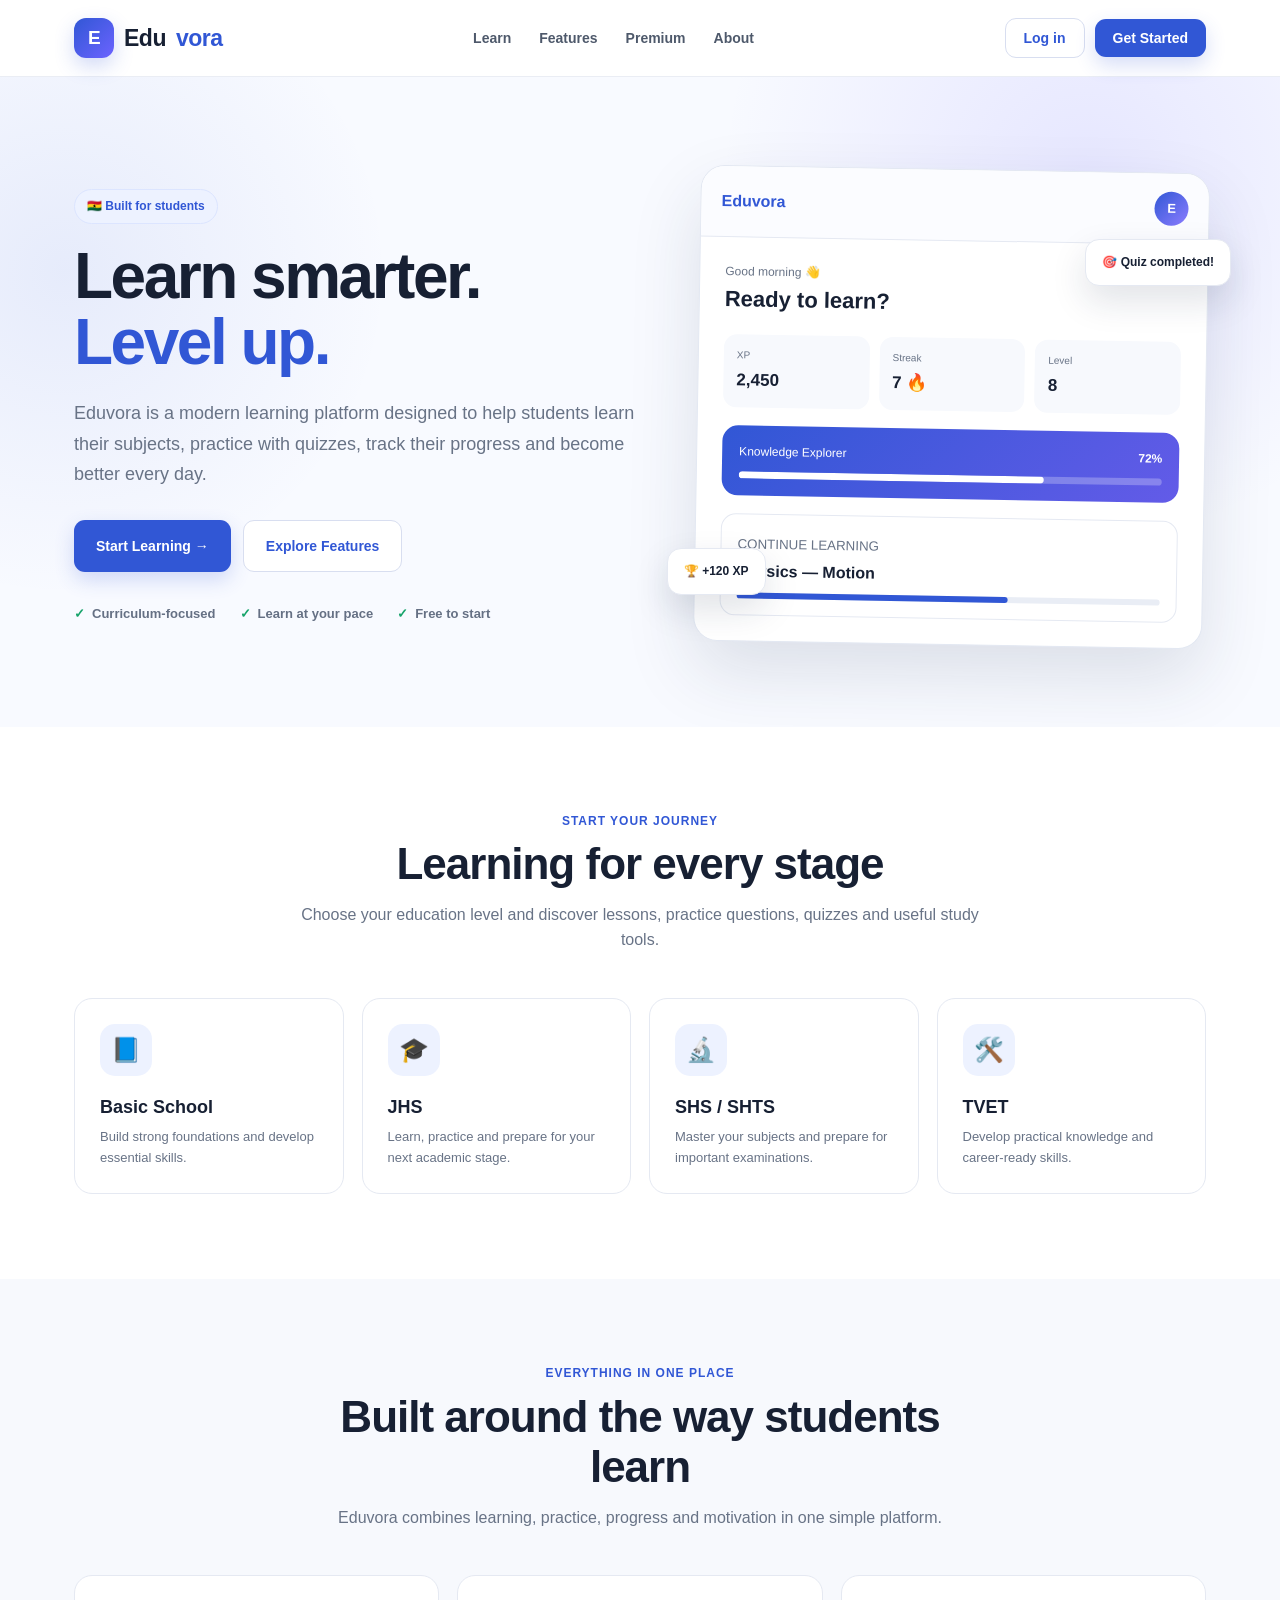
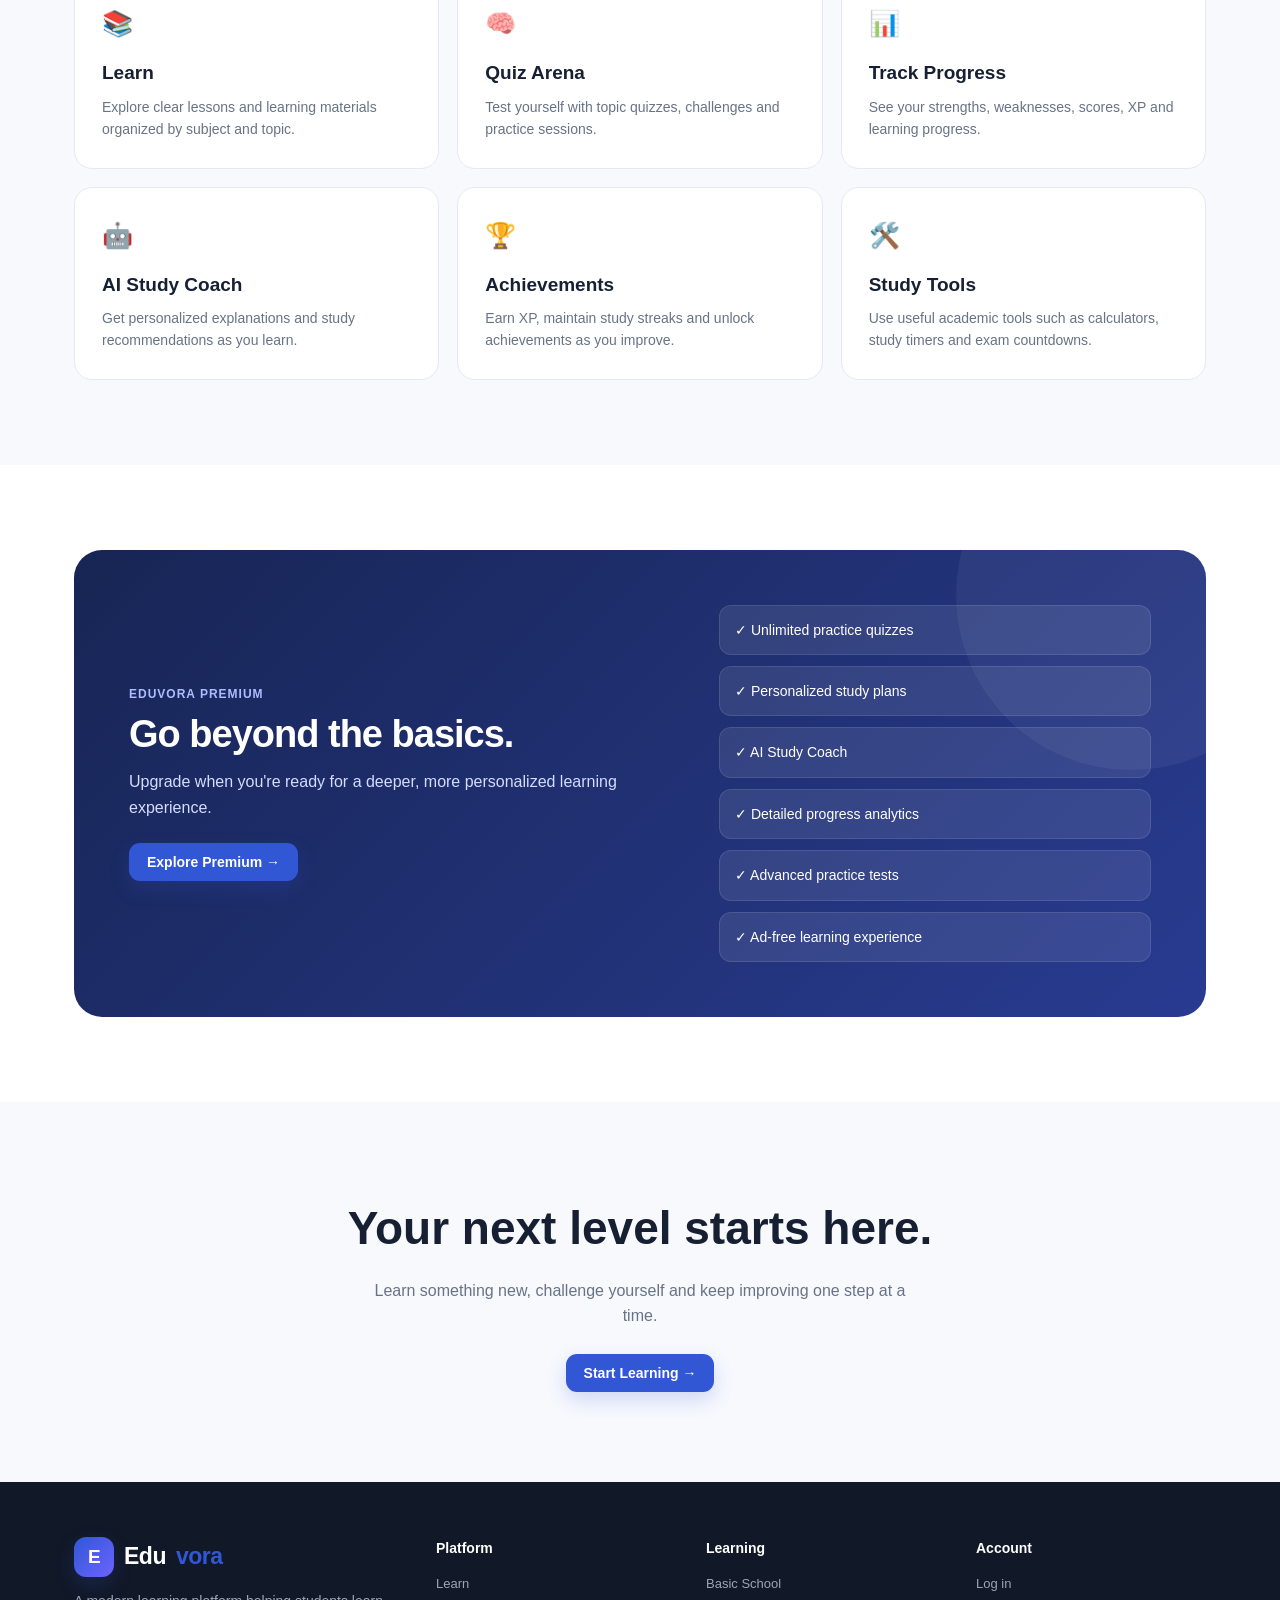
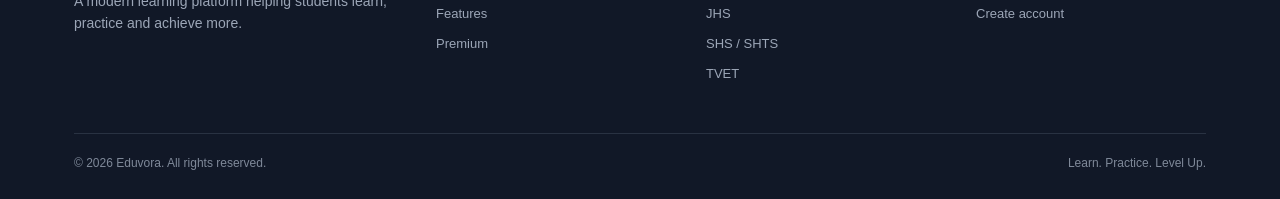
==== index.html @ 1af85908 "Create index.html" ====
<!DOCTYPE html>
<html lang="en">
<head>
  <meta charset="UTF-8">
  <meta name="viewport" content="width=device-width, initial-scale=1.0">

  <title>Eduvora | Learn. Practice. Level Up.</title>

  <meta
    name="description"
    content="Eduvora is a modern learning platform designed to help Ghanaian students learn, practice, track progress and achieve more."
  >

  <style>
    * {
      margin: 0;
      padding: 0;
      box-sizing: border-box;
    }

    :root {
      --primary: #3157d5;
      --primary-dark: #2444b2;
      --accent: #6c63ff;
      --text: #172033;
      --muted: #687386;
      --background: #f7f9fd;
      --card: #ffffff;
      --border: #e5e9f2;
      --success: #16a36a;
      --gold: #f5b700;
    }

    html {
      scroll-behavior: smooth;
    }

    body {
      font-family: Inter, Arial, Helvetica, sans-serif;
      color: var(--text);
      background: var(--background);
      line-height: 1.6;
      overflow-x: hidden;
    }

    a {
      text-decoration: none;
      color: inherit;
    }

    button {
      font-family: inherit;
      cursor: pointer;
    }

    /* =========================
       NAVBAR
    ========================= */

    .navbar {
      position: sticky;
      top: 0;
      z-index: 1000;
      background: rgba(255,255,255,0.94);
      backdrop-filter: blur(16px);
      border-bottom: 1px solid rgba(229,233,242,0.8);
    }

    .nav-container {
      max-width: 1180px;
      margin: auto;
      height: 76px;
      padding: 0 24px;
      display: flex;
      align-items: center;
      justify-content: space-between;
    }

    .logo {
      display: flex;
      align-items: center;
      gap: 10px;
      font-size: 23px;
      font-weight: 800;
      letter-spacing: -0.5px;
    }

    .logo-icon {
      width: 40px;
      height: 40px;
      border-radius: 12px;
      background: linear-gradient(135deg, var(--primary), var(--accent));
      color: white;
      display: grid;
      place-items: center;
      font-size: 19px;
      font-weight: 900;
      box-shadow: 0 8px 20px rgba(49,87,213,0.22);
    }

    .logo span {
      color: var(--primary);
    }

    .nav-links {
      display: flex;
      align-items: center;
      gap: 28px;
      font-size: 14px;
      font-weight: 600;
      color: #4e596b;
    }

    .nav-links a {
      transition: 0.2s;
    }

    .nav-links a:hover {
      color: var(--primary);
    }

    .nav-actions {
      display: flex;
      gap: 10px;
      align-items: center;
    }

    .btn {
      border: none;
      border-radius: 11px;
      padding: 11px 18px;
      font-size: 14px;
      font-weight: 700;
      transition: 0.25s ease;
    }

    .btn-outline {
      background: white;
      color: var(--primary);
      border: 1px solid #d8def0;
    }

    .btn-outline:hover {
      background: #f3f6ff;
    }

    .btn-primary {
      background: var(--primary);
      color: white;
      box-shadow: 0 8px 20px rgba(49,87,213,0.2);
    }

    .btn-primary:hover {
      background: var(--primary-dark);
      transform: translateY(-2px);
    }

    .mobile-menu {
      display: none;
      border: none;
      background: transparent;
      font-size: 26px;
      color: var(--text);
    }

    /* =========================
       HERO
    ========================= */

    .hero {
      position: relative;
      overflow: hidden;
      background:
        radial-gradient(circle at 85% 15%, rgba(108,99,255,0.13), transparent 30%),
        radial-gradient(circle at 5% 30%, rgba(49,87,213,0.09), transparent 25%),
        #f8faff;
    }

    .hero-container {
      max-width: 1180px;
      margin: auto;
      min-height: 650px;
      padding: 90px 24px 80px;
      display: grid;
      grid-template-columns: 1.05fr 0.95fr;
      align-items: center;
      gap: 60px;
    }

    .eyebrow {
      display: inline-flex;
      align-items: center;
      gap: 8px;
      background: #edf2ff;
      color: var(--primary);
      border: 1px solid #dce5ff;
      padding: 7px 12px;
      border-radius: 30px;
      font-size: 12px;
      font-weight: 800;
      margin-bottom: 20px;
    }

    .hero h1 {
      font-size: clamp(43px, 5vw, 68px);
      line-height: 1.03;
      letter-spacing: -2.5px;
      max-width: 650px;
      margin-bottom: 22px;
    }

    .hero h1 span {
      color: var(--primary);
    }

    .hero-text {
      max-width: 590px;
      color: var(--muted);
      font-size: 18px;
      line-height: 1.7;
      margin-bottom: 30px;
    }

    .hero-buttons {
      display: flex;
      gap: 12px;
      flex-wrap: wrap;
    }

    .hero-buttons .btn {
      padding: 14px 22px;
    }

    .trust-row {
      margin-top: 32px;
      display: flex;
      gap: 24px;
      flex-wrap: wrap;
      color: #657084;
      font-size: 13px;
      font-weight: 600;
    }

    .trust-row span {
      display: flex;
      align-items: center;
      gap: 7px;
    }

    .check {
      color: var(--success);
      font-weight: 900;
    }

    /* Dashboard preview */

    .dashboard-preview {
      position: relative;
    }

    .dashboard-card {
      background: white;
      border: 1px solid #e3e8f2;
      border-radius: 24px;
      box-shadow: 0 30px 70px rgba(30,45,80,0.13);
      overflow: hidden;
      transform: rotate(1deg);
    }

    .dashboard-top {
      background: #fbfcff;
      border-bottom: 1px solid var(--border);
      padding: 18px 20px;
      display: flex;
      justify-content: space-between;
      align-items: center;
    }

    .mini-logo {
      font-weight: 800;
      color: var(--primary);
    }

    .profile-dot {
      width: 34px;
      height: 34px;
      border-radius: 50%;
      background: linear-gradient(135deg, #3157d5, #8c7dff);
      color: white;
      display: grid;
      place-items: center;
      font-weight: 800;
      font-size: 13px;
    }

    .dashboard-body {
      padding: 25px;
    }

    .welcome {
      color: var(--muted);
      font-size: 12px;
    }

    .student-name {
      font-size: 22px;
      font-weight: 800;
      margin-bottom: 18px;
    }

    .stats {
      display: grid;
      grid-template-columns: repeat(3, 1fr);
      gap: 10px;
      margin-bottom: 18px;
    }

    .stat {
      background: #f7f9fd;
      padding: 13px;
      border-radius: 13px;
    }

    .stat small {
      display: block;
      color: var(--muted);
      font-size: 10px;
      margin-bottom: 3px;
    }

    .stat strong {
      font-size: 17px;
    }

    .xp-card {
      padding: 17px;
      background: linear-gradient(135deg, #3157d5, #635be8);
      color: white;
      border-radius: 16px;
      margin-bottom: 18px;
    }

    .xp-header {
      display: flex;
      justify-content: space-between;
      font-size: 12px;
      margin-bottom: 10px;
    }

    .progress {
      height: 7px;
      background: rgba(255,255,255,0.25);
      border-radius: 10px;
      overflow: hidden;
    }

    .progress div {
      width: 72%;
      height: 100%;
      background: white;
      border-radius: inherit;
    }

    .learning-card {
      border: 1px solid var(--border);
      padding: 16px;
      border-radius: 15px;
    }

    .learning-card small {
      color: var(--muted);
    }

    .learning-card h4 {
      margin: 3px 0 8px;
    }

    .learning-progress {
      height: 6px;
      background: #e9edf5;
      border-radius: 10px;
    }

    .learning-progress div {
      height: 100%;
      width: 64%;
      background: var(--primary);
      border-radius: inherit;
    }

    .floating-badge {
      position: absolute;
      background: white;
      border: 1px solid var(--border);
      box-shadow: 0 15px 35px rgba(25,40,70,0.13);
      padding: 13px 16px;
      border-radius: 14px;
      font-size: 12px;
      font-weight: 800;
    }

    .badge-one {
      left: -30px;
      bottom: 50px;
    }

    .badge-two {
      right: -25px;
      top: 70px;
    }

    /* =========================
       SECTIONS
    ========================= */

    .section {
      max-width: 1180px;
      margin: auto;
      padding: 85px 24px;
    }

    .section-header {
      text-align: center;
      max-width: 700px;
      margin: 0 auto 45px;
    }

    .section-label {
      color: var(--primary);
      font-size: 12px;
      font-weight: 800;
      text-transform: uppercase;
      letter-spacing: 1px;
      margin-bottom: 8px;
    }

    .section h2 {
      font-size: clamp(30px, 4vw, 44px);
      line-height: 1.15;
      letter-spacing: -1px;
      margin-bottom: 12px;
    }

    .section-header p {
      color: var(--muted);
    }

    /* =========================
       LEVEL CARDS
    ========================= */

    .levels {
      background: white;
    }

    .level-grid {
      display: grid;
      grid-template-columns: repeat(4, 1fr);
      gap: 18px;
    }

    .level-card {
      background: white;
      border: 1px solid var(--border);
      padding: 25px;
      border-radius: 18px;
      transition: 0.25s;
      cursor: pointer;
    }

    .level-card:hover {
      transform: translateY(-6px);
      border-color: #cbd5f5;
      box-shadow: 0 18px 35px rgba(35,50,90,0.09);
    }

    .level-icon {
      width: 52px;
      height: 52px;
      display: grid;
      place-items: center;
      border-radius: 15px;
      background: #edf2ff;
      font-size: 24px;
      margin-bottom: 17px;
    }

    .level-card h3 {
      font-size: 18px;
      margin-bottom: 5px;
    }

    .level-card p {
      font-size: 13px;
      color: var(--muted);
    }

    /* =========================
       FEATURES
    ========================= */

    .features {
      background: #f7f9fd;
    }

    .feature-grid {
      display: grid;
      grid-template-columns: repeat(3, 1fr);
      gap: 18px;
    }

    .feature {
      background: white;
      border: 1px solid var(--border);
      border-radius: 18px;
      padding: 27px;
    }

    .feature-icon {
      font-size: 25px;
      margin-bottom: 15px;
    }

    .feature h3 {
      margin-bottom: 7px;
      font-size: 19px;
    }

    .feature p {
      color: var(--muted);
      font-size: 14px;
    }

    /* =========================
       PREMIUM
    ========================= */

    .premium {
      background: white;
    }

    .premium-box {
      background: linear-gradient(135deg, #172554, #293b91);
      color: white;
      border-radius: 28px;
      padding: 55px;
      display: grid;
      grid-template-columns: 1fr 0.8fr;
      gap: 50px;
      align-items: center;
      overflow: hidden;
      position: relative;
    }

    .premium-box::after {
      content: "";
      width: 350px;
      height: 350px;
      border-radius: 50%;
      background: rgba(255,255,255,0.05);
      position: absolute;
      right: -100px;
      top: -130px;
    }

    .premium-box h2 {
      font-size: 38px;
      margin-bottom: 13px;
    }

    .premium-box p {
      color: #d4dcff;
      max-width: 540px;
      margin-bottom: 23px;
    }

    .premium-list {
      display: grid;
      gap: 11px;
      position: relative;
      z-index: 2;
    }

    .premium-item {
      background: rgba(255,255,255,0.09);
      border: 1px solid rgba(255,255,255,0.1);
      padding: 13px 15px;
      border-radius: 12px;
      font-size: 14px;
    }

    /* =========================
       CTA
    ========================= */

    .cta {
      text-align: center;
      padding: 90px 24px;
    }

    .cta h2 {
      font-size: clamp(32px, 4vw, 46px);
      margin-bottom: 12px;
    }

    .cta p {
      color: var(--muted);
      max-width: 550px;
      margin: 0 auto 25px;
    }

    /* =========================
       FOOTER
    ========================= */

    footer {
      background: #111827;
      color: white;
    }

    .footer-container {
      max-width: 1180px;
      margin: auto;
      padding: 55px 24px 25px;
    }

    .footer-grid {
      display: grid;
      grid-template-columns: 1.4fr repeat(3, 1fr);
      gap: 40px;
      padding-bottom: 40px;
    }

    .footer-brand p {
      color: #9ca6b7;
      max-width: 320px;
      font-size: 14px;
      margin-top: 13px;
    }

    .footer-column h4 {
      font-size: 14px;
      margin-bottom: 15px;
    }

    .footer-column a {
      display: block;
      color: #9ca6b7;
      font-size: 13px;
      margin: 9px 0;
    }

    .footer-column a:hover {
      color: white;
    }

    .footer-bottom {
      border-top: 1px solid #293242;
      padding-top: 20px;
      color: #7f8999;
      font-size: 12px;
      display: flex;
      justify-content: space-between;
      gap: 20px;
    }

    /* =========================
       MODAL
    ========================= */

    .modal {
      display: none;
      position: fixed;
      inset: 0;
      z-index: 2000;
      background: rgba(12,18,32,0.65);
      backdrop-filter: blur(6px);
      align-items: center;
      justify-content: center;
      padding: 20px;
    }

    .modal.active {
      display: flex;
    }

    .modal-box {
      width: min(500px, 100%);
      background: white;
      border-radius: 22px;
      padding: 30px;
      position: relative;
      box-shadow: 0 30px 80px rgba(0,0,0,0.2);
      animation: modalIn 0.25s ease;
    }

    @keyframes modalIn {
      from {
        opacity: 0;
        transform: translateY(20px);
      }
      to {
        opacity: 1;
        transform: translateY(0);
      }
    }

    .close-modal {
      position: absolute;
      right: 18px;
      top: 15px;
      border: none;
      background: #f0f2f7;
      width: 32px;
      height: 32px;
      border-radius: 50%;
      font-size: 18px;
    }

    .modal-box h2 {
      margin-bottom: 8px;
    }

    .modal-box p {
      color: var(--muted);
      font-size: 14px;
      margin-bottom: 20px;
    }

    .level-options {
      display: grid;
      grid-template-columns: 1fr 1fr;
      gap: 12px;
    }

    .level-option {
      border: 1px solid var(--border);
      background: #fafbfe;
      padding: 18px;
      border-radius: 14px;
      text-align: left;
      transition: 0.2s;
    }

    .level-option:hover {
      border-color: var(--primary);
      background: #f1f4ff;
    }

    .level-option strong {
      display: block;
      margin-bottom: 3px;
    }

    .level-option small {
      color: var(--muted);
    }

    /* =========================
       RESPONSIVE
    ========================= */

    @media (max-width: 900px) {
      .nav-links,
      .nav-actions {
        display: none;
      }

      .mobile-menu {
        display: block;
      }

      .hero-container {
        grid-template-columns: 1fr;
        padding-top: 65px;
      }

      .hero {
        text-align: center;
      }

      .hero-text {
        margin-left: auto;
        margin-right: auto;
      }

      .hero-buttons,
      .trust-row {
        justify-content: center;
      }

      .dashboard-preview {
        max-width: 620px;
        margin: auto;
      }

      .level-grid {
        grid-template-columns: repeat(2, 1fr);
      }

      .feature-grid {
        grid-template-columns: 1fr 1fr;
      }

      .premium-box {
        grid-template-columns: 1fr;
      }

      .footer-grid {
        grid-template-columns: 1fr 1fr;
      }
    }

    @media (max-width: 600px) {
      .nav-container {
        height: 68px;
      }

      .hero-container {
        padding: 55px 18px 60px;
      }

      .hero h1 {
        letter-spacing: -1.5px;
      }

      .hero-text {
        font-size: 15px;
      }

      .stats {
        grid-template-columns: 1fr 1fr 1fr;
      }

      .badge-one {
        left: -8px;
        bottom: 25px;
      }

      .badge-two {
        right: -8px;
        top: 25px;
      }

      .section {
        padding: 65px 18px;
      }

      .level-grid,
      .feature-grid {
        grid-template-columns: 1fr;
      }

      .premium-box {
        padding: 30px 22px;
      }

      .premium-box h2 {
        font-size: 30px;
      }

      .footer-grid {
        grid-template-columns: 1fr;
        gap: 28px;
      }

      .footer-bottom {
        flex-direction: column;
      }

      .level-options {
        grid-template-columns: 1fr;
      }
    }
  </style>
</head>

<body>

  <!-- =========================
       NAVIGATION
  ========================== -->

  <header class="navbar">
    <div class="nav-container">

      <a href="#" class="logo">
        <div class="logo-icon">E</div>
        Edu<span>vora</span>
      </a>

      <nav class="nav-links">
        <a href="#learn">Learn</a>
        <a href="#features">Features</a>
        <a href="#premium">Premium</a>
        <a href="#about">About</a>
      </nav>

      <div class="nav-actions">
        <button class="btn btn-outline" onclick="showLogin()">
          Log in
        </button>

        <button class="btn btn-primary" onclick="openLevelModal()">
          Get Started
        </button>
      </div>

      <button class="mobile-menu" onclick="openLevelModal()">
        ☰
      </button>

    </div>
  </header>


  <!-- =========================
       HERO
  ========================== -->

  <section class="hero">

    <div class="hero-container">

      <div>

        <div class="eyebrow">
          🇬🇭 Built for students
        </div>

        <h1>
          Learn smarter.<br>
          <span>Level up.</span>
        </h1>

        <p class="hero-text">
          Eduvora is a modern learning platform designed to help
          students learn their subjects, practice with quizzes,
          track their progress and become better every day.
        </p>

        <div class="hero-buttons">

          <button class="btn btn-primary" onclick="openLevelModal()">
            Start Learning →
          </button>

          <a href="#features" class="btn btn-outline">
            Explore Features
          </a>

        </div>

        <div class="trust-row">
          <span><b class="check">✓</b> Curriculum-focused</span>
          <span><b class="check">✓</b> Learn at your pace</span>
          <span><b class="check">✓</b> Free to start</span>
        </div>

      </div>


      <!-- Dashboard preview -->

      <div class="dashboard-preview">

        <div class="dashboard-card">

          <div class="dashboard-top">
            <div class="mini-logo">Eduvora</div>
            <div class="profile-dot">E</div>
          </div>

          <div class="dashboard-body">

            <div class="welcome">Good morning 👋</div>
            <div class="student-name">Ready to learn?</div>

            <div class="stats">

              <div class="stat">
                <small>XP</small>
                <strong>2,450</strong>
              </div>

              <div class="stat">
                <small>Streak</small>
                <strong>7 🔥</strong>
              </div>

              <div class="stat">
                <small>Level</small>
                <strong>8</strong>
              </div>

            </div>

            <div class="xp-card">

              <div class="xp-header">
                <span>Knowledge Explorer</span>
                <strong>72%</strong>
              </div>

              <div class="progress">
                <div></div>
              </div>

            </div>

            <div class="learning-card">

              <small>CONTINUE LEARNING</small>

              <h4>Physics — Motion</h4>

              <div class="learning-progress">
                <div></div>
              </div>

            </div>

          </div>

        </div>

        <div class="floating-badge badge-one">
          🏆 +120 XP
        </div>

        <div class="floating-badge badge-two">
          🎯 Quiz completed!
        </div>

      </div>

    </div>

  </section>


  <!-- =========================
       EDUCATION LEVELS
  ========================== -->

  <section class="levels" id="learn">

    <div class="section">

      <div class="section-header">

        <div class="section-label">
          Start your journey
        </div>

        <h2>Learning for every stage</h2>

        <p>
          Choose your education level and discover lessons,
          practice questions, quizzes and useful study tools.
        </p>

      </div>


      <div class="level-grid">

        <div class="level-card" onclick="selectLevel('Basic School')">
          <div class="level-icon">📘</div>
          <h3>Basic School</h3>
          <p>Build strong foundations and develop essential skills.</p>
        </div>

        <div class="level-card" onclick="selectLevel('JHS')">
          <div class="level-icon">🎓</div>
          <h3>JHS</h3>
          <p>Learn, practice and prepare for your next academic stage.</p>
        </div>

        <div class="level-card" onclick="selectLevel('SHS / SHTS')">
          <div class="level-icon">🔬</div>
          <h3>SHS / SHTS</h3>
          <p>Master your subjects and prepare for important examinations.</p>
        </div>

        <div class="level-card" onclick="selectLevel('TVET')">
          <div class="level-icon">🛠️</div>
          <h3>TVET</h3>
          <p>Develop practical knowledge and career-ready skills.</p>
        </div>

      </div>

    </div>

  </section>


  <!-- =========================
       FEATURES
  ========================== -->

  <section class="features" id="features">

    <div class="section">

      <div class="section-header">

        <div class="section-label">
          Everything in one place
        </div>

        <h2>Built around the way students learn</h2>

        <p>
          Eduvora combines learning, practice, progress and
          motivation in one simple platform.
        </p>

      </div>


      <div class="feature-grid">

        <div class="feature">
          <div class="feature-icon">📚</div>
          <h3>Learn</h3>
          <p>
            Explore clear lessons and learning materials
            organized by subject and topic.
          </p>
        </div>

        <div class="feature">
          <div class="feature-icon">🧠</div>
          <h3>Quiz Arena</h3>
          <p>
            Test yourself with topic quizzes, challenges
            and practice sessions.
          </p>
        </div>

        <div class="feature">
          <div class="feature-icon">📊</div>
          <h3>Track Progress</h3>
          <p>
            See your strengths, weaknesses, scores,
            XP and learning progress.
          </p>
        </div>

        <div class="feature">
          <div class="feature-icon">🤖</div>
          <h3>AI Study Coach</h3>
          <p>
            Get personalized explanations and study
            recommendations as you learn.
          </p>
        </div>

        <div class="feature">
          <div class="feature-icon">🏆</div>
          <h3>Achievements</h3>
          <p>
            Earn XP, maintain study streaks and unlock
            achievements as you improve.
          </p>
        </div>

        <div class="feature">
          <div class="feature-icon">🛠️</div>
          <h3>Study Tools</h3>
          <p>
            Use useful academic tools such as calculators,
            study timers and exam countdowns.
          </p>
        </div>

      </div>

    </div>

  </section>


  <!-- =========================
       PREMIUM
  ========================== -->

  <section class="premium" id="premium">

    <div class="section">

      <div class="premium-box">

        <div>

          <div class="section-label" style="color:#aebcff;">
            EDUVORA PREMIUM
          </div>

          <h2>Go beyond the basics.</h2>

          <p>
            Upgrade when you're ready for a deeper,
            more personalized learning experience.
          </p>

          <button class="btn btn-primary" onclick="showPremiumMessage()">
            Explore Premium →
          </button>

        </div>


        <div class="premium-list">

          <div class="premium-item">
            ✓ Unlimited practice quizzes
          </div>

          <div class="premium-item">
            ✓ Personalized study plans
          </div>

          <div class="premium-item">
            ✓ AI Study Coach
          </div>

          <div class="premium-item">
            ✓ Detailed progress analytics
          </div>

          <div class="premium-item">
            ✓ Advanced practice tests
          </div>

          <div class="premium-item">
            ✓ Ad-free learning experience
          </div>

        </div>

      </div>

    </div>

  </section>


  <!-- =========================
       CTA
  ========================== -->

  <section class="cta" id="about">

    <h2>Your next level starts here.</h2>

    <p>
      Learn something new, challenge yourself and keep
      improving one step at a time.
    </p>

    <button class="btn btn-primary" onclick="openLevelModal()">
      Start Learning →
    </button>

  </section>


  <!-- =========================
       FOOTER
  ========================== -->

  <footer>

    <div class="footer-container">

      <div class="footer-grid">

        <div class="footer-brand">

          <a href="#" class="logo">
            <div class="logo-icon">E</div>
            Edu<span>vora</span>
          </a>

          <p>
            A modern learning platform helping students
            learn, practice and achieve more.
          </p>

        </div>


        <div class="footer-column">

          <h4>Platform</h4>

          <a href="#learn">Learn</a>
          <a href="#features">Features</a>
          <a href="#premium">Premium</a>

        </div>


        <div class="footer-column">

          <h4>Learning</h4>

          <a href="#learn">Basic School</a>
          <a href="#learn">JHS</a>
          <a href="#learn">SHS / SHTS</a>
          <a href="#learn">TVET</a>

        </div>


        <div class="footer-column">

          <h4>Account</h4>

          <a href="#" onclick="showLogin()">Log in</a>
          <a href="#" onclick="openLevelModal()">Create account</a>

        </div>

      </div>


      <div class="footer-bottom">

        <span>
          © 2026 Eduvora. All rights reserved.
        </span>

        <span>
          Learn. Practice. Level Up.
        </span>

      </div>

    </div>

  </footer>


  <!-- =========================
       LEVEL MODAL
  ========================== -->

  <div class="modal" id="levelModal">

    <div class="modal-box">

      <button class="close-modal" onclick="closeLevelModal()">
        ×
      </button>

      <h2>Let's get started 🚀</h2>

      <p>
        Choose your education level to personalize
        your Eduvora experience.
      </p>

      <div class="level-options">

        <button class="level-option" onclick="selectLevel('Basic School')">
          <strong>📘 Basic School</strong>
          <small>Primary learning</small>
        </button>

        <button class="level-option" onclick="selectLevel('JHS')">
          <strong>🎓 JHS</strong>
          <small>Junior High School</small>
        </button>

        <button class="level-option" onclick="selectLevel('SHS / SHTS')">
          <strong>🔬 SHS / SHTS</strong>
          <small>Senior High School</small>
        </button>

        <button class="level-option" onclick="selectLevel('TVET')">
          <strong>🛠️ TVET</strong>
          <small>Technical & vocational</small>
        </button>

      </div>

    </div>

  </div>


  <!-- =========================
       JAVASCRIPT
  ========================== -->

  <script>

    function openLevelModal() {
      document.getElementById("levelModal").classList.add("active");
    }

    function closeLevelModal() {
      document.getElementById("levelModal").classList.remove("active");
    }

    function selectLevel(level) {

      closeLevelModal();

      alert(
        "Great choice! 🎓\n\n" +
        "You selected: " + level +
        "\n\nThe learning dashboard will be connected in the next stage."
      );

    }

    function showLogin() {

      alert(
        "Student login will be connected in the next stage."
      );

    }

    function showPremiumMessage() {

      alert(
        "Eduvora Premium is coming soon.\n\n" +
        "We will connect student accounts and payments after the core learning system is ready."
      );

    }

    window.addEventListener("click", function(event) {

      const modal = document.getElementById("levelModal");

      if (event.target === modal) {
        closeLevelModal();
      }

    });

  </script>

</body>
</html>
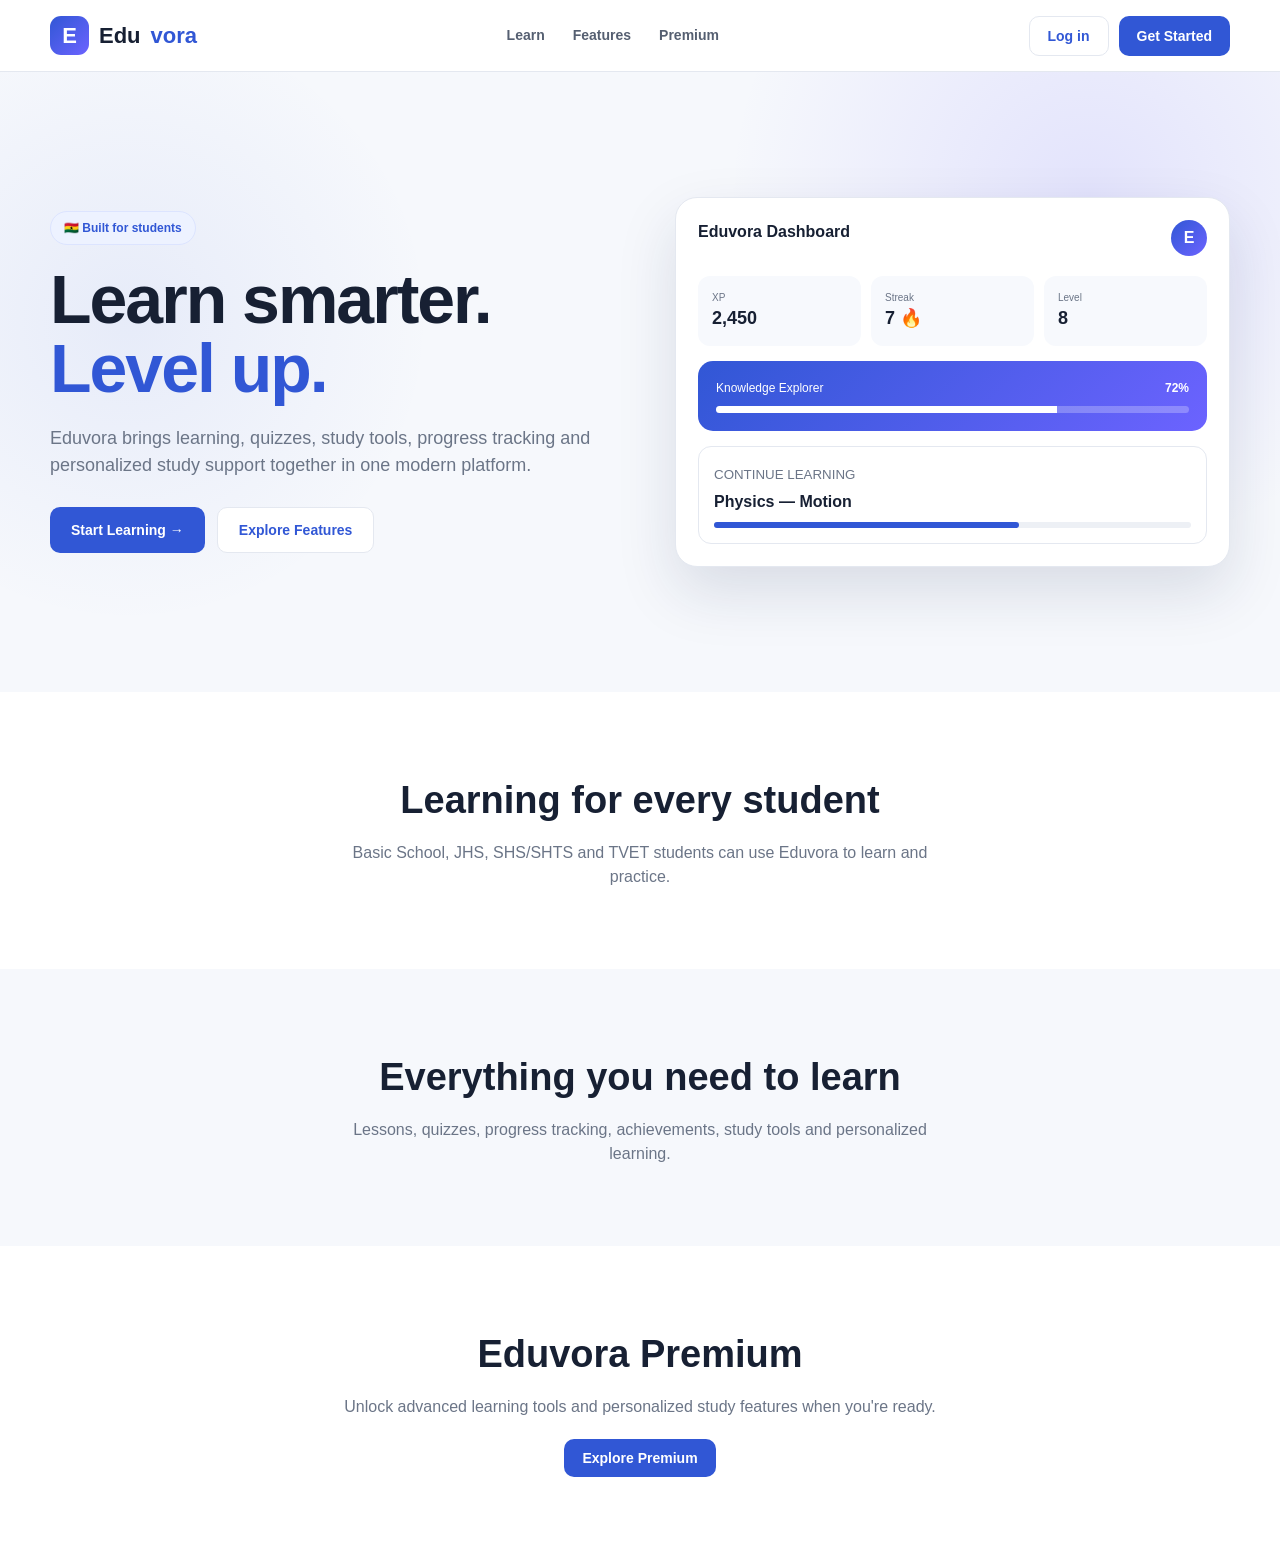
==== commit b1aec2db: "Build Eduvora student dashboard" ====
--- a/index.html
+++ b/index.html
@@ -1,1452 +1,1827 @@
 <!DOCTYPE html>
 <html lang="en">
 <head>
-  <meta charset="UTF-8">
-  <meta name="viewport" content="width=device-width, initial-scale=1.0">
-
-  <title>Eduvora | Learn. Practice. Level Up.</title>
-
-  <meta
-    name="description"
-    content="Eduvora is a modern learning platform designed to help Ghanaian students learn, practice, track progress and achieve more."
-  >
-
-  <style>
-    * {
-      margin: 0;
-      padding: 0;
-      box-sizing: border-box;
-    }
-
-    :root {
-      --primary: #3157d5;
-      --primary-dark: #2444b2;
-      --accent: #6c63ff;
-      --text: #172033;
-      --muted: #687386;
-      --background: #f7f9fd;
-      --card: #ffffff;
-      --border: #e5e9f2;
-      --success: #16a36a;
-      --gold: #f5b700;
-    }
-
-    html {
-      scroll-behavior: smooth;
-    }
-
-    body {
-      font-family: Inter, Arial, Helvetica, sans-serif;
-      color: var(--text);
-      background: var(--background);
-      line-height: 1.6;
-      overflow-x: hidden;
-    }
-
-    a {
-      text-decoration: none;
-      color: inherit;
-    }
-
-    button {
-      font-family: inherit;
-      cursor: pointer;
-    }
-
-    /* =========================
-       NAVBAR
-    ========================= */
-
-    .navbar {
-      position: sticky;
-      top: 0;
-      z-index: 1000;
-      background: rgba(255,255,255,0.94);
-      backdrop-filter: blur(16px);
-      border-bottom: 1px solid rgba(229,233,242,0.8);
-    }
-
-    .nav-container {
-      max-width: 1180px;
-      margin: auto;
-      height: 76px;
-      padding: 0 24px;
-      display: flex;
-      align-items: center;
-      justify-content: space-between;
-    }
-
-    .logo {
-      display: flex;
-      align-items: center;
-      gap: 10px;
-      font-size: 23px;
-      font-weight: 800;
-      letter-spacing: -0.5px;
-    }
-
-    .logo-icon {
-      width: 40px;
-      height: 40px;
-      border-radius: 12px;
-      background: linear-gradient(135deg, var(--primary), var(--accent));
-      color: white;
-      display: grid;
-      place-items: center;
-      font-size: 19px;
-      font-weight: 900;
-      box-shadow: 0 8px 20px rgba(49,87,213,0.22);
-    }
-
-    .logo span {
-      color: var(--primary);
-    }
-
-    .nav-links {
-      display: flex;
-      align-items: center;
-      gap: 28px;
-      font-size: 14px;
-      font-weight: 600;
-      color: #4e596b;
-    }
-
-    .nav-links a {
-      transition: 0.2s;
-    }
-
-    .nav-links a:hover {
-      color: var(--primary);
-    }
-
-    .nav-actions {
-      display: flex;
-      gap: 10px;
-      align-items: center;
-    }
-
-    .btn {
-      border: none;
-      border-radius: 11px;
-      padding: 11px 18px;
-      font-size: 14px;
-      font-weight: 700;
-      transition: 0.25s ease;
-    }
-
-    .btn-outline {
-      background: white;
-      color: var(--primary);
-      border: 1px solid #d8def0;
-    }
-
-    .btn-outline:hover {
-      background: #f3f6ff;
-    }
-
-    .btn-primary {
-      background: var(--primary);
-      color: white;
-      box-shadow: 0 8px 20px rgba(49,87,213,0.2);
-    }
-
-    .btn-primary:hover {
-      background: var(--primary-dark);
-      transform: translateY(-2px);
-    }
-
-    .mobile-menu {
-      display: none;
-      border: none;
-      background: transparent;
-      font-size: 26px;
-      color: var(--text);
-    }
-
-    /* =========================
-       HERO
-    ========================= */
-
-    .hero {
-      position: relative;
-      overflow: hidden;
-      background:
-        radial-gradient(circle at 85% 15%, rgba(108,99,255,0.13), transparent 30%),
-        radial-gradient(circle at 5% 30%, rgba(49,87,213,0.09), transparent 25%),
-        #f8faff;
-    }
-
-    .hero-container {
-      max-width: 1180px;
-      margin: auto;
-      min-height: 650px;
-      padding: 90px 24px 80px;
-      display: grid;
-      grid-template-columns: 1.05fr 0.95fr;
-      align-items: center;
-      gap: 60px;
-    }
-
-    .eyebrow {
-      display: inline-flex;
-      align-items: center;
-      gap: 8px;
-      background: #edf2ff;
-      color: var(--primary);
-      border: 1px solid #dce5ff;
-      padding: 7px 12px;
-      border-radius: 30px;
-      font-size: 12px;
-      font-weight: 800;
-      margin-bottom: 20px;
-    }
-
-    .hero h1 {
-      font-size: clamp(43px, 5vw, 68px);
-      line-height: 1.03;
-      letter-spacing: -2.5px;
-      max-width: 650px;
-      margin-bottom: 22px;
-    }
-
-    .hero h1 span {
-      color: var(--primary);
-    }
-
-    .hero-text {
-      max-width: 590px;
-      color: var(--muted);
-      font-size: 18px;
-      line-height: 1.7;
-      margin-bottom: 30px;
-    }
-
-    .hero-buttons {
-      display: flex;
-      gap: 12px;
-      flex-wrap: wrap;
-    }
-
-    .hero-buttons .btn {
-      padding: 14px 22px;
-    }
-
-    .trust-row {
-      margin-top: 32px;
-      display: flex;
-      gap: 24px;
-      flex-wrap: wrap;
-      color: #657084;
-      font-size: 13px;
-      font-weight: 600;
-    }
-
-    .trust-row span {
-      display: flex;
-      align-items: center;
-      gap: 7px;
-    }
-
-    .check {
-      color: var(--success);
-      font-weight: 900;
-    }
-
-    /* Dashboard preview */
-
-    .dashboard-preview {
-      position: relative;
-    }
-
-    .dashboard-card {
-      background: white;
-      border: 1px solid #e3e8f2;
-      border-radius: 24px;
-      box-shadow: 0 30px 70px rgba(30,45,80,0.13);
-      overflow: hidden;
-      transform: rotate(1deg);
-    }
-
-    .dashboard-top {
-      background: #fbfcff;
-      border-bottom: 1px solid var(--border);
-      padding: 18px 20px;
-      display: flex;
-      justify-content: space-between;
-      align-items: center;
-    }
-
-    .mini-logo {
-      font-weight: 800;
-      color: var(--primary);
-    }
-
-    .profile-dot {
-      width: 34px;
-      height: 34px;
-      border-radius: 50%;
-      background: linear-gradient(135deg, #3157d5, #8c7dff);
-      color: white;
-      display: grid;
-      place-items: center;
-      font-weight: 800;
-      font-size: 13px;
-    }
-
-    .dashboard-body {
-      padding: 25px;
-    }
-
-    .welcome {
-      color: var(--muted);
-      font-size: 12px;
-    }
-
-    .student-name {
-      font-size: 22px;
-      font-weight: 800;
-      margin-bottom: 18px;
-    }
-
-    .stats {
-      display: grid;
-      grid-template-columns: repeat(3, 1fr);
-      gap: 10px;
-      margin-bottom: 18px;
-    }
-
-    .stat {
-      background: #f7f9fd;
-      padding: 13px;
-      border-radius: 13px;
-    }
-
-    .stat small {
-      display: block;
-      color: var(--muted);
-      font-size: 10px;
-      margin-bottom: 3px;
-    }
-
-    .stat strong {
-      font-size: 17px;
-    }
-
-    .xp-card {
-      padding: 17px;
-      background: linear-gradient(135deg, #3157d5, #635be8);
-      color: white;
-      border-radius: 16px;
-      margin-bottom: 18px;
-    }
-
-    .xp-header {
-      display: flex;
-      justify-content: space-between;
-      font-size: 12px;
-      margin-bottom: 10px;
-    }
-
-    .progress {
-      height: 7px;
-      background: rgba(255,255,255,0.25);
-      border-radius: 10px;
-      overflow: hidden;
-    }
-
-    .progress div {
-      width: 72%;
-      height: 100%;
-      background: white;
-      border-radius: inherit;
-    }
-
-    .learning-card {
-      border: 1px solid var(--border);
-      padding: 16px;
-      border-radius: 15px;
-    }
-
-    .learning-card small {
-      color: var(--muted);
-    }
-
-    .learning-card h4 {
-      margin: 3px 0 8px;
-    }
-
-    .learning-progress {
-      height: 6px;
-      background: #e9edf5;
-      border-radius: 10px;
-    }
-
-    .learning-progress div {
-      height: 100%;
-      width: 64%;
-      background: var(--primary);
-      border-radius: inherit;
-    }
-
-    .floating-badge {
-      position: absolute;
-      background: white;
-      border: 1px solid var(--border);
-      box-shadow: 0 15px 35px rgba(25,40,70,0.13);
-      padding: 13px 16px;
-      border-radius: 14px;
-      font-size: 12px;
-      font-weight: 800;
-    }
-
-    .badge-one {
-      left: -30px;
-      bottom: 50px;
-    }
-
-    .badge-two {
-      right: -25px;
-      top: 70px;
-    }
-
-    /* =========================
-       SECTIONS
-    ========================= */
-
-    .section {
-      max-width: 1180px;
-      margin: auto;
-      padding: 85px 24px;
-    }
-
-    .section-header {
-      text-align: center;
-      max-width: 700px;
-      margin: 0 auto 45px;
-    }
-
-    .section-label {
-      color: var(--primary);
-      font-size: 12px;
-      font-weight: 800;
-      text-transform: uppercase;
-      letter-spacing: 1px;
-      margin-bottom: 8px;
-    }
-
-    .section h2 {
-      font-size: clamp(30px, 4vw, 44px);
-      line-height: 1.15;
-      letter-spacing: -1px;
-      margin-bottom: 12px;
-    }
-
-    .section-header p {
-      color: var(--muted);
-    }
-
-    /* =========================
-       LEVEL CARDS
-    ========================= */
-
-    .levels {
-      background: white;
-    }
-
-    .level-grid {
-      display: grid;
-      grid-template-columns: repeat(4, 1fr);
-      gap: 18px;
-    }
-
-    .level-card {
-      background: white;
-      border: 1px solid var(--border);
-      padding: 25px;
-      border-radius: 18px;
-      transition: 0.25s;
-      cursor: pointer;
-    }
-
-    .level-card:hover {
-      transform: translateY(-6px);
-      border-color: #cbd5f5;
-      box-shadow: 0 18px 35px rgba(35,50,90,0.09);
-    }
-
-    .level-icon {
-      width: 52px;
-      height: 52px;
-      display: grid;
-      place-items: center;
-      border-radius: 15px;
-      background: #edf2ff;
-      font-size: 24px;
-      margin-bottom: 17px;
-    }
-
-    .level-card h3 {
-      font-size: 18px;
-      margin-bottom: 5px;
-    }
-
-    .level-card p {
-      font-size: 13px;
-      color: var(--muted);
-    }
-
-    /* =========================
-       FEATURES
-    ========================= */
-
-    .features {
-      background: #f7f9fd;
-    }
-
-    .feature-grid {
-      display: grid;
-      grid-template-columns: repeat(3, 1fr);
-      gap: 18px;
-    }
-
-    .feature {
-      background: white;
-      border: 1px solid var(--border);
-      border-radius: 18px;
-      padding: 27px;
-    }
-
-    .feature-icon {
-      font-size: 25px;
-      margin-bottom: 15px;
-    }
-
-    .feature h3 {
-      margin-bottom: 7px;
-      font-size: 19px;
-    }
-
-    .feature p {
-      color: var(--muted);
-      font-size: 14px;
-    }
-
-    /* =========================
-       PREMIUM
-    ========================= */
-
-    .premium {
-      background: white;
-    }
-
-    .premium-box {
-      background: linear-gradient(135deg, #172554, #293b91);
-      color: white;
-      border-radius: 28px;
-      padding: 55px;
-      display: grid;
-      grid-template-columns: 1fr 0.8fr;
-      gap: 50px;
-      align-items: center;
-      overflow: hidden;
-      position: relative;
-    }
-
-    .premium-box::after {
-      content: "";
-      width: 350px;
-      height: 350px;
-      border-radius: 50%;
-      background: rgba(255,255,255,0.05);
-      position: absolute;
-      right: -100px;
-      top: -130px;
-    }
-
-    .premium-box h2 {
-      font-size: 38px;
-      margin-bottom: 13px;
-    }
-
-    .premium-box p {
-      color: #d4dcff;
-      max-width: 540px;
-      margin-bottom: 23px;
-    }
-
-    .premium-list {
-      display: grid;
-      gap: 11px;
-      position: relative;
-      z-index: 2;
-    }
-
-    .premium-item {
-      background: rgba(255,255,255,0.09);
-      border: 1px solid rgba(255,255,255,0.1);
-      padding: 13px 15px;
-      border-radius: 12px;
-      font-size: 14px;
-    }
-
-    /* =========================
-       CTA
-    ========================= */
-
-    .cta {
-      text-align: center;
-      padding: 90px 24px;
-    }
-
-    .cta h2 {
-      font-size: clamp(32px, 4vw, 46px);
-      margin-bottom: 12px;
-    }
-
-    .cta p {
-      color: var(--muted);
-      max-width: 550px;
-      margin: 0 auto 25px;
-    }
-
-    /* =========================
-       FOOTER
-    ========================= */
-
-    footer {
-      background: #111827;
-      color: white;
-    }
-
-    .footer-container {
-      max-width: 1180px;
-      margin: auto;
-      padding: 55px 24px 25px;
-    }
-
-    .footer-grid {
-      display: grid;
-      grid-template-columns: 1.4fr repeat(3, 1fr);
-      gap: 40px;
-      padding-bottom: 40px;
-    }
-
-    .footer-brand p {
-      color: #9ca6b7;
-      max-width: 320px;
-      font-size: 14px;
-      margin-top: 13px;
-    }
-
-    .footer-column h4 {
-      font-size: 14px;
-      margin-bottom: 15px;
-    }
-
-    .footer-column a {
-      display: block;
-      color: #9ca6b7;
-      font-size: 13px;
-      margin: 9px 0;
-    }
-
-    .footer-column a:hover {
-      color: white;
-    }
-
-    .footer-bottom {
-      border-top: 1px solid #293242;
-      padding-top: 20px;
-      color: #7f8999;
-      font-size: 12px;
-      display: flex;
-      justify-content: space-between;
-      gap: 20px;
-    }
-
-    /* =========================
-       MODAL
-    ========================= */
-
-    .modal {
-      display: none;
-      position: fixed;
-      inset: 0;
-      z-index: 2000;
-      background: rgba(12,18,32,0.65);
-      backdrop-filter: blur(6px);
-      align-items: center;
-      justify-content: center;
-      padding: 20px;
-    }
-
-    .modal.active {
-      display: flex;
-    }
-
-    .modal-box {
-      width: min(500px, 100%);
-      background: white;
-      border-radius: 22px;
-      padding: 30px;
-      position: relative;
-      box-shadow: 0 30px 80px rgba(0,0,0,0.2);
-      animation: modalIn 0.25s ease;
-    }
-
-    @keyframes modalIn {
-      from {
-        opacity: 0;
-        transform: translateY(20px);
-      }
-      to {
-        opacity: 1;
-        transform: translateY(0);
-      }
-    }
-
-    .close-modal {
-      position: absolute;
-      right: 18px;
-      top: 15px;
-      border: none;
-      background: #f0f2f7;
-      width: 32px;
-      height: 32px;
-      border-radius: 50%;
-      font-size: 18px;
-    }
-
-    .modal-box h2 {
-      margin-bottom: 8px;
-    }
-
-    .modal-box p {
-      color: var(--muted);
-      font-size: 14px;
-      margin-bottom: 20px;
-    }
-
-    .level-options {
-      display: grid;
-      grid-template-columns: 1fr 1fr;
-      gap: 12px;
-    }
-
-    .level-option {
-      border: 1px solid var(--border);
-      background: #fafbfe;
-      padding: 18px;
-      border-radius: 14px;
-      text-align: left;
-      transition: 0.2s;
-    }
-
-    .level-option:hover {
-      border-color: var(--primary);
-      background: #f1f4ff;
-    }
-
-    .level-option strong {
-      display: block;
-      margin-bottom: 3px;
-    }
-
-    .level-option small {
-      color: var(--muted);
-    }
-
-    /* =========================
-       RESPONSIVE
-    ========================= */
-
-    @media (max-width: 900px) {
-      .nav-links,
-      .nav-actions {
-        display: none;
-      }
-
-      .mobile-menu {
-        display: block;
-      }
-
-      .hero-container {
-        grid-template-columns: 1fr;
-        padding-top: 65px;
-      }
-
-      .hero {
-        text-align: center;
-      }
-
-      .hero-text {
-        margin-left: auto;
-        margin-right: auto;
-      }
-
-      .hero-buttons,
-      .trust-row {
-        justify-content: center;
-      }
-
-      .dashboard-preview {
-        max-width: 620px;
-        margin: auto;
-      }
-
-      .level-grid {
-        grid-template-columns: repeat(2, 1fr);
-      }
-
-      .feature-grid {
-        grid-template-columns: 1fr 1fr;
-      }
-
-      .premium-box {
-        grid-template-columns: 1fr;
-      }
-
-      .footer-grid {
-        grid-template-columns: 1fr 1fr;
-      }
-    }
-
-    @media (max-width: 600px) {
-      .nav-container {
-        height: 68px;
-      }
-
-      .hero-container {
-        padding: 55px 18px 60px;
-      }
-
-      .hero h1 {
-        letter-spacing: -1.5px;
-      }
-
-      .hero-text {
-        font-size: 15px;
-      }
-
-      .stats {
-        grid-template-columns: 1fr 1fr 1fr;
-      }
-
-      .badge-one {
-        left: -8px;
-        bottom: 25px;
-      }
-
-      .badge-two {
-        right: -8px;
-        top: 25px;
-      }
-
-      .section {
-        padding: 65px 18px;
-      }
-
-      .level-grid,
-      .feature-grid {
-        grid-template-columns: 1fr;
-      }
-
-      .premium-box {
-        padding: 30px 22px;
-      }
-
-      .premium-box h2 {
-        font-size: 30px;
-      }
-
-      .footer-grid {
-        grid-template-columns: 1fr;
-        gap: 28px;
-      }
-
-      .footer-bottom {
-        flex-direction: column;
-      }
-
-      .level-options {
-        grid-template-columns: 1fr;
-      }
-    }
-  </style>
+<meta charset="UTF-8">
+<meta name="viewport" content="width=device-width, initial-scale=1.0">
+
+<title>Eduvora | Student Learning Platform</title>
+
+<meta name="description"
+content="Eduvora helps students learn, practice, track progress and level up.">
+
+<style>
+*{
+    margin:0;
+    padding:0;
+    box-sizing:border-box;
+}
+
+:root{
+    --primary:#3157d5;
+    --primary-dark:#2444b2;
+    --accent:#6c63ff;
+    --text:#172033;
+    --muted:#6b7587;
+    --background:#f6f8fc;
+    --card:#ffffff;
+    --border:#e4e8f0;
+    --success:#18a66b;
+    --warning:#f3a900;
+}
+
+html{
+    scroll-behavior:smooth;
+}
+
+body{
+    font-family:Inter,Arial,Helvetica,sans-serif;
+    background:var(--background);
+    color:var(--text);
+    line-height:1.5;
+}
+
+button{
+    font-family:inherit;
+    cursor:pointer;
+}
+
+a{
+    text-decoration:none;
+    color:inherit;
+}
+
+/* ================================
+   LANDING PAGE
+================================ */
+
+.navbar{
+    height:72px;
+    background:white;
+    border-bottom:1px solid var(--border);
+    display:flex;
+    align-items:center;
+    position:sticky;
+    top:0;
+    z-index:100;
+}
+
+.nav-container{
+    width:min(1180px,calc(100% - 36px));
+    margin:auto;
+    display:flex;
+    align-items:center;
+    justify-content:space-between;
+}
+
+.logo{
+    display:flex;
+    align-items:center;
+    gap:10px;
+    font-size:22px;
+    font-weight:800;
+}
+
+.logo-icon{
+    width:39px;
+    height:39px;
+    border-radius:11px;
+    background:linear-gradient(135deg,var(--primary),var(--accent));
+    color:white;
+    display:grid;
+    place-items:center;
+    font-weight:900;
+}
+
+.logo span{
+    color:var(--primary);
+}
+
+.nav-links{
+    display:flex;
+    gap:28px;
+    font-size:14px;
+    font-weight:600;
+    color:#555f71;
+}
+
+.nav-links a:hover{
+    color:var(--primary);
+}
+
+.nav-buttons{
+    display:flex;
+    gap:10px;
+}
+
+.btn{
+    border:none;
+    padding:11px 18px;
+    border-radius:10px;
+    font-weight:700;
+    font-size:14px;
+    transition:.2s;
+}
+
+.btn-primary{
+    background:var(--primary);
+    color:white;
+}
+
+.btn-primary:hover{
+    background:var(--primary-dark);
+    transform:translateY(-1px);
+}
+
+.btn-light{
+    background:white;
+    color:var(--primary);
+    border:1px solid var(--border);
+}
+
+.btn-light:hover{
+    background:#f1f4ff;
+}
+
+.hero{
+    min-height:620px;
+    display:flex;
+    align-items:center;
+    background:
+    radial-gradient(circle at 85% 20%,rgba(108,99,255,.14),transparent 30%),
+    radial-gradient(circle at 10% 40%,rgba(49,87,213,.08),transparent 25%);
+}
+
+.hero-container{
+    width:min(1180px,calc(100% - 36px));
+    margin:auto;
+    display:grid;
+    grid-template-columns:1fr 1fr;
+    gap:70px;
+    align-items:center;
+    padding:80px 0;
+}
+
+.eyebrow{
+    display:inline-block;
+    background:#edf2ff;
+    color:var(--primary);
+    border:1px solid #dce4ff;
+    padding:7px 13px;
+    border-radius:30px;
+    font-size:12px;
+    font-weight:800;
+    margin-bottom:20px;
+}
+
+.hero h1{
+    font-size:clamp(44px,6vw,68px);
+    line-height:1.02;
+    letter-spacing:-2px;
+    margin-bottom:22px;
+}
+
+.hero h1 span{
+    color:var(--primary);
+}
+
+.hero p{
+    max-width:570px;
+    color:var(--muted);
+    font-size:18px;
+    margin-bottom:28px;
+}
+
+.hero-actions{
+    display:flex;
+    gap:12px;
+    flex-wrap:wrap;
+}
+
+.hero-actions .btn{
+    padding:14px 21px;
+}
+
+.preview{
+    background:white;
+    border:1px solid var(--border);
+    border-radius:22px;
+    padding:22px;
+    box-shadow:0 25px 60px rgba(25,40,80,.13);
+}
+
+.preview-top{
+    display:flex;
+    justify-content:space-between;
+    margin-bottom:20px;
+}
+
+.avatar{
+    width:36px;
+    height:36px;
+    border-radius:50%;
+    background:linear-gradient(135deg,var(--primary),var(--accent));
+    color:white;
+    display:grid;
+    place-items:center;
+    font-weight:800;
+}
+
+.preview-stats{
+    display:grid;
+    grid-template-columns:repeat(3,1fr);
+    gap:10px;
+}
+
+.preview-stat{
+    background:#f7f9fd;
+    padding:14px;
+    border-radius:12px;
+}
+
+.preview-stat small{
+    color:var(--muted);
+    display:block;
+    font-size:10px;
+}
+
+.preview-stat strong{
+    font-size:18px;
+}
+
+.xp-box{
+    background:linear-gradient(135deg,var(--primary),var(--accent));
+    color:white;
+    padding:18px;
+    border-radius:15px;
+    margin:15px 0;
+}
+
+.xp-row{
+    display:flex;
+    justify-content:space-between;
+    font-size:12px;
+    margin-bottom:9px;
+}
+
+.progress{
+    height:7px;
+    background:rgba(255,255,255,.25);
+    border-radius:20px;
+    overflow:hidden;
+}
+
+.progress div{
+    height:100%;
+    width:72%;
+    background:white;
+}
+
+.preview-course{
+    border:1px solid var(--border);
+    border-radius:13px;
+    padding:15px;
+}
+
+.preview-course small{
+    color:var(--muted);
+}
+
+.preview-course h4{
+    margin:4px 0 8px;
+}
+
+/* ================================
+   DASHBOARD
+================================ */
+
+#dashboard{
+    display:none;
+}
+
+.dashboard-layout{
+    display:grid;
+    grid-template-columns:235px 1fr;
+    min-height:calc(100vh - 72px);
+}
+
+.sidebar{
+    background:white;
+    border-right:1px solid var(--border);
+    padding:25px 15px;
+    position:sticky;
+    top:72px;
+    height:calc(100vh - 72px);
+}
+
+.sidebar-logo{
+    padding:0 12px 25px;
+    font-size:20px;
+    font-weight:800;
+}
+
+.sidebar-logo span{
+    color:var(--primary);
+}
+
+.sidebar-menu{
+    display:grid;
+    gap:5px;
+}
+
+.sidebar-item{
+    border:none;
+    background:transparent;
+    width:100%;
+    text-align:left;
+    padding:12px 14px;
+    border-radius:10px;
+    color:#657083;
+    font-size:14px;
+    font-weight:650;
+}
+
+.sidebar-item:hover,
+.sidebar-item.active{
+    background:#edf2ff;
+    color:var(--primary);
+}
+
+.sidebar-premium{
+    margin-top:30px;
+    padding:16px;
+    border-radius:15px;
+    background:linear-gradient(135deg,#172554,#3346a5);
+    color:white;
+}
+
+.sidebar-premium h4{
+    margin-bottom:6px;
+}
+
+.sidebar-premium p{
+    font-size:11px;
+    color:#dce3ff;
+    margin-bottom:12px;
+}
+
+.sidebar-premium button{
+    width:100%;
+    border:none;
+    padding:9px;
+    border-radius:8px;
+    background:white;
+    color:#263c91;
+    font-weight:800;
+}
+
+.dashboard-main{
+    padding:30px;
+    max-width:1250px;
+    width:100%;
+    margin:auto;
+}
+
+.dashboard-header{
+    display:flex;
+    justify-content:space-between;
+    align-items:center;
+    margin-bottom:25px;
+}
+
+.dashboard-header h1{
+    font-size:28px;
+    margin-bottom:3px;
+}
+
+.dashboard-header p{
+    color:var(--muted);
+    font-size:14px;
+}
+
+.dashboard-profile{
+    display:flex;
+    align-items:center;
+    gap:12px;
+}
+
+.dashboard-avatar{
+    width:44px;
+    height:44px;
+    border-radius:50%;
+    background:linear-gradient(135deg,var(--primary),var(--accent));
+    color:white;
+    display:grid;
+    place-items:center;
+    font-weight:800;
+}
+
+/* Stats */
+
+.dashboard-stats{
+    display:grid;
+    grid-template-columns:repeat(4,1fr);
+    gap:15px;
+    margin-bottom:22px;
+}
+
+.stat-card{
+    background:white;
+    border:1px solid var(--border);
+    border-radius:15px;
+    padding:19px;
+}
+
+.stat-card-top{
+    display:flex;
+    justify-content:space-between;
+    align-items:center;
+    margin-bottom:9px;
+}
+
+.stat-card small{
+    color:var(--muted);
+    font-size:11px;
+}
+
+.stat-card strong{
+    font-size:24px;
+}
+
+.stat-icon{
+    width:35px;
+    height:35px;
+    display:grid;
+    place-items:center;
+    border-radius:10px;
+    background:#edf2ff;
+}
+
+/* Main dashboard grid */
+
+.dashboard-grid{
+    display:grid;
+    grid-template-columns:1.6fr .9fr;
+    gap:20px;
+}
+
+.card{
+    background:white;
+    border:1px solid var(--border);
+    border-radius:17px;
+    padding:22px;
+    margin-bottom:20px;
+}
+
+.card-title{
+    display:flex;
+    justify-content:space-between;
+    align-items:center;
+    margin-bottom:18px;
+}
+
+.card-title h2{
+    font-size:18px;
+}
+
+.card-title a{
+    color:var(--primary);
+    font-size:12px;
+    font-weight:700;
+}
+
+/* Continue learning */
+
+.continue{
+    display:flex;
+    align-items:center;
+    gap:17px;
+    padding:17px;
+    border:1px solid var(--border);
+    border-radius:14px;
+}
+
+.subject-icon{
+    width:53px;
+    height:53px;
+    border-radius:14px;
+    display:grid;
+    place-items:center;
+    background:#edf2ff;
+    font-size:25px;
+    flex-shrink:0;
+}
+
+.continue-info{
+    flex:1;
+}
+
+.continue-info small{
+    color:var(--muted);
+    font-size:10px;
+}
+
+.continue-info h3{
+    font-size:16px;
+    margin:2px 0 7px;
+}
+
+.course-progress{
+    height:6px;
+    background:#edf0f5;
+    border-radius:20px;
+    overflow:hidden;
+}
+
+.course-progress div{
+    width:64%;
+    height:100%;
+    background:var(--primary);
+}
+
+.continue button{
+    border:none;
+    background:#edf2ff;
+    color:var(--primary);
+    padding:9px 13px;
+    border-radius:9px;
+    font-weight:800;
+    font-size:12px;
+}
+
+/* Subjects */
+
+.subject-grid{
+    display:grid;
+    grid-template-columns:repeat(2,1fr);
+    gap:12px;
+}
+
+.subject-card{
+    border:1px solid var(--border);
+    border-radius:14px;
+    padding:16px;
+    transition:.2s;
+    cursor:pointer;
+}
+
+.subject-card:hover{
+    transform:translateY(-3px);
+    border-color:#c9d3f4;
+    box-shadow:0 10px 25px rgba(30,50,90,.06);
+}
+
+.subject-card .subject-icon{
+    margin-bottom:11px;
+}
+
+.subject-card h3{
+    font-size:15px;
+}
+
+.subject-card p{
+    color:var(--muted);
+    font-size:11px;
+}
+
+/* Quiz */
+
+.quiz-banner{
+    background:linear-gradient(135deg,#eef2ff,#f5f3ff);
+    border:1px solid #dce4ff;
+    padding:20px;
+    border-radius:15px;
+}
+
+.quiz-banner small{
+    color:var(--primary);
+    font-weight:800;
+}
+
+.quiz-banner h3{
+    margin:5px 0;
+}
+
+.quiz-banner p{
+    color:var(--muted);
+    font-size:12px;
+    margin-bottom:13px;
+}
+
+.quiz-banner button{
+    border:none;
+    background:var(--primary);
+    color:white;
+    padding:9px 14px;
+    border-radius:8px;
+    font-weight:700;
+}
+
+/* Right side */
+
+.level-card{
+    background:linear-gradient(135deg,var(--primary),var(--accent));
+    color:white;
+    border-radius:17px;
+    padding:22px;
+    margin-bottom:20px;
+}
+
+.level-card small{
+    color:#dbe1ff;
+}
+
+.level-card h2{
+    margin:5px 0;
+}
+
+.level-card .progress{
+    margin:14px 0 7px;
+}
+
+.level-card p{
+    font-size:11px;
+    color:#dbe1ff;
+}
+
+/* Achievements */
+
+.achievement-list{
+    display:grid;
+    gap:11px;
+}
+
+.achievement{
+    display:flex;
+    align-items:center;
+    gap:12px;
+}
+
+.achievement-icon{
+    width:39px;
+    height:39px;
+    border-radius:11px;
+    background:#fff5d9;
+    display:grid;
+    place-items:center;
+}
+
+.achievement strong{
+    display:block;
+    font-size:13px;
+}
+
+.achievement small{
+    color:var(--muted);
+    font-size:10px;
+}
+
+/* Recommendation */
+
+.recommendation{
+    padding:15px;
+    background:#f7f9fd;
+    border-radius:12px;
+}
+
+.recommendation strong{
+    display:block;
+    font-size:13px;
+    margin-bottom:4px;
+}
+
+.recommendation p{
+    color:var(--muted);
+    font-size:11px;
+}
+
+/* AI */
+
+.ai-card{
+    background:linear-gradient(135deg,#f0f3ff,#f8f5ff);
+    border:1px solid #dfe4ff;
+}
+
+.ai-icon{
+    width:45px;
+    height:45px;
+    border-radius:13px;
+    background:white;
+    display:grid;
+    place-items:center;
+    font-size:23px;
+    margin-bottom:12px;
+}
+
+.ai-card h3{
+    margin-bottom:5px;
+}
+
+.ai-card p{
+    color:var(--muted);
+    font-size:12px;
+    margin-bottom:13px;
+}
+
+.ai-card button{
+    border:none;
+    background:var(--primary);
+    color:white;
+    padding:9px 14px;
+    border-radius:8px;
+    font-weight:700;
+}
+
+/* Mobile bottom navigation */
+
+.mobile-bottom{
+    display:none;
+}
+
+/* ================================
+   MODAL
+================================ */
+
+.modal{
+    display:none;
+    position:fixed;
+    inset:0;
+    background:rgba(10,18,35,.65);
+    z-index:500;
+    align-items:center;
+    justify-content:center;
+    padding:20px;
+}
+
+.modal.show{
+    display:flex;
+}
+
+.modal-box{
+    width:min(470px,100%);
+    background:white;
+    border-radius:20px;
+    padding:28px;
+}
+
+.modal-box h2{
+    margin-bottom:7px;
+}
+
+.modal-box p{
+    color:var(--muted);
+    font-size:14px;
+    margin-bottom:20px;
+}
+
+.level-options{
+    display:grid;
+    grid-template-columns:1fr 1fr;
+    gap:12px;
+}
+
+.level-option{
+    border:1px solid var(--border);
+    background:#fafbfe;
+    padding:18px;
+    border-radius:13px;
+    text-align:left;
+}
+
+.level-option:hover{
+    border-color:var(--primary);
+    background:#f1f4ff;
+}
+
+.level-option strong{
+    display:block;
+    margin-bottom:3px;
+}
+
+.level-option small{
+    color:var(--muted);
+}
+
+.close{
+    float:right;
+    border:none;
+    background:#f0f2f6;
+    width:32px;
+    height:32px;
+    border-radius:50%;
+    font-size:18px;
+}
+
+/* ================================
+   RESPONSIVE
+================================ */
+
+@media(max-width:900px){
+
+    .nav-links,
+    .nav-buttons{
+        display:none;
+    }
+
+    .hero-container{
+        grid-template-columns:1fr;
+        padding:55px 0;
+    }
+
+    .hero{
+        text-align:center;
+    }
+
+    .hero p{
+        margin-left:auto;
+        margin-right:auto;
+    }
+
+    .hero-actions{
+        justify-content:center;
+    }
+
+    .dashboard-layout{
+        grid-template-columns:1fr;
+    }
+
+    .sidebar{
+        display:none;
+    }
+
+    .dashboard-main{
+        padding:22px 17px 90px;
+    }
+
+    .dashboard-stats{
+        grid-template-columns:repeat(2,1fr);
+    }
+
+    .dashboard-grid{
+        grid-template-columns:1fr;
+    }
+
+    .mobile-bottom{
+        display:grid;
+        grid-template-columns:repeat(5,1fr);
+        position:fixed;
+        bottom:0;
+        left:0;
+        right:0;
+        background:white;
+        border-top:1px solid var(--border);
+        z-index:200;
+        padding:7px 4px;
+    }
+
+    .mobile-bottom button{
+        border:none;
+        background:transparent;
+        color:#717b8c;
+        font-size:10px;
+    }
+
+    .mobile-bottom button span{
+        display:block;
+        font-size:19px;
+    }
+}
+
+@media(max-width:600px){
+
+    .hero h1{
+        font-size:43px;
+    }
+
+    .hero p{
+        font-size:15px;
+    }
+
+    .preview{
+        padding:15px;
+    }
+
+    .dashboard-header{
+        align-items:flex-start;
+    }
+
+    .dashboard-header h1{
+        font-size:22px;
+    }
+
+    .dashboard-profile{
+        display:none;
+    }
+
+    .dashboard-stats{
+        grid-template-columns:1fr 1fr;
+    }
+
+    .stat-card strong{
+        font-size:21px;
+    }
+
+    .subject-grid{
+        grid-template-columns:1fr 1fr;
+    }
+
+    .continue{
+        align-items:flex-start;
+        flex-wrap:wrap;
+    }
+
+    .continue-info{
+        min-width:calc(100% - 70px);
+    }
+
+    .continue button{
+        margin-left:70px;
+    }
+
+    .level-options{
+        grid-template-columns:1fr;
+    }
+}
+</style>
 </head>
 
 <body>
 
-  <!-- =========================
-       NAVIGATION
-  ========================== -->
-
-  <header class="navbar">
+<!-- =================================
+     LANDING PAGE
+================================= -->
+
+<div id="landing">
+
+<header class="navbar">
     <div class="nav-container">
 
-      <a href="#" class="logo">
-        <div class="logo-icon">E</div>
-        Edu<span>vora</span>
-      </a>
-
-      <nav class="nav-links">
-        <a href="#learn">Learn</a>
-        <a href="#features">Features</a>
-        <a href="#premium">Premium</a>
-        <a href="#about">About</a>
-      </nav>
-
-      <div class="nav-actions">
-        <button class="btn btn-outline" onclick="showLogin()">
-          Log in
-        </button>
-
-        <button class="btn btn-primary" onclick="openLevelModal()">
-          Get Started
-        </button>
-      </div>
-
-      <button class="mobile-menu" onclick="openLevelModal()">
-        ☰
-      </button>
-
-    </div>
-  </header>
-
-
-  <!-- =========================
-       HERO
-  ========================== -->
-
-  <section class="hero">
-
-    <div class="hero-container">
-
-      <div>
-
-        <div class="eyebrow">
-          🇬🇭 Built for students
-        </div>
-
-        <h1>
-          Learn smarter.<br>
-          <span>Level up.</span>
-        </h1>
-
-        <p class="hero-text">
-          Eduvora is a modern learning platform designed to help
-          students learn their subjects, practice with quizzes,
-          track their progress and become better every day.
-        </p>
-
-        <div class="hero-buttons">
-
-          <button class="btn btn-primary" onclick="openLevelModal()">
-            Start Learning →
-          </button>
-
-          <a href="#features" class="btn btn-outline">
-            Explore Features
-          </a>
-
-        </div>
-
-        <div class="trust-row">
-          <span><b class="check">✓</b> Curriculum-focused</span>
-          <span><b class="check">✓</b> Learn at your pace</span>
-          <span><b class="check">✓</b> Free to start</span>
-        </div>
-
-      </div>
-
-
-      <!-- Dashboard preview -->
-
-      <div class="dashboard-preview">
-
-        <div class="dashboard-card">
-
-          <div class="dashboard-top">
-            <div class="mini-logo">Eduvora</div>
-            <div class="profile-dot">E</div>
-          </div>
-
-          <div class="dashboard-body">
-
-            <div class="welcome">Good morning 👋</div>
-            <div class="student-name">Ready to learn?</div>
-
-            <div class="stats">
-
-              <div class="stat">
-                <small>XP</small>
-                <strong>2,450</strong>
-              </div>
-
-              <div class="stat">
-                <small>Streak</small>
-                <strong>7 🔥</strong>
-              </div>
-
-              <div class="stat">
-                <small>Level</small>
-                <strong>8</strong>
-              </div>
-
-            </div>
-
-            <div class="xp-card">
-
-              <div class="xp-header">
-                <span>Knowledge Explorer</span>
-                <strong>72%</strong>
-              </div>
-
-              <div class="progress">
-                <div></div>
-              </div>
-
-            </div>
-
-            <div class="learning-card">
-
-              <small>CONTINUE LEARNING</small>
-
-              <h4>Physics — Motion</h4>
-
-              <div class="learning-progress">
-                <div></div>
-              </div>
-
-            </div>
-
-          </div>
-
-        </div>
-
-        <div class="floating-badge badge-one">
-          🏆 +120 XP
-        </div>
-
-        <div class="floating-badge badge-two">
-          🎯 Quiz completed!
-        </div>
-
-      </div>
-
-    </div>
-
-  </section>
-
-
-  <!-- =========================
-       EDUCATION LEVELS
-  ========================== -->
-
-  <section class="levels" id="learn">
-
-    <div class="section">
-
-      <div class="section-header">
-
-        <div class="section-label">
-          Start your journey
-        </div>
-
-        <h2>Learning for every stage</h2>
-
-        <p>
-          Choose your education level and discover lessons,
-          practice questions, quizzes and useful study tools.
-        </p>
-
-      </div>
-
-
-      <div class="level-grid">
-
-        <div class="level-card" onclick="selectLevel('Basic School')">
-          <div class="level-icon">📘</div>
-          <h3>Basic School</h3>
-          <p>Build strong foundations and develop essential skills.</p>
-        </div>
-
-        <div class="level-card" onclick="selectLevel('JHS')">
-          <div class="level-icon">🎓</div>
-          <h3>JHS</h3>
-          <p>Learn, practice and prepare for your next academic stage.</p>
-        </div>
-
-        <div class="level-card" onclick="selectLevel('SHS / SHTS')">
-          <div class="level-icon">🔬</div>
-          <h3>SHS / SHTS</h3>
-          <p>Master your subjects and prepare for important examinations.</p>
-        </div>
-
-        <div class="level-card" onclick="selectLevel('TVET')">
-          <div class="level-icon">🛠️</div>
-          <h3>TVET</h3>
-          <p>Develop practical knowledge and career-ready skills.</p>
-        </div>
-
-      </div>
-
-    </div>
-
-  </section>
-
-
-  <!-- =========================
-       FEATURES
-  ========================== -->
-
-  <section class="features" id="features">
-
-    <div class="section">
-
-      <div class="section-header">
-
-        <div class="section-label">
-          Everything in one place
-        </div>
-
-        <h2>Built around the way students learn</h2>
-
-        <p>
-          Eduvora combines learning, practice, progress and
-          motivation in one simple platform.
-        </p>
-
-      </div>
-
-
-      <div class="feature-grid">
-
-        <div class="feature">
-          <div class="feature-icon">📚</div>
-          <h3>Learn</h3>
-          <p>
-            Explore clear lessons and learning materials
-            organized by subject and topic.
-          </p>
-        </div>
-
-        <div class="feature">
-          <div class="feature-icon">🧠</div>
-          <h3>Quiz Arena</h3>
-          <p>
-            Test yourself with topic quizzes, challenges
-            and practice sessions.
-          </p>
-        </div>
-
-        <div class="feature">
-          <div class="feature-icon">📊</div>
-          <h3>Track Progress</h3>
-          <p>
-            See your strengths, weaknesses, scores,
-            XP and learning progress.
-          </p>
-        </div>
-
-        <div class="feature">
-          <div class="feature-icon">🤖</div>
-          <h3>AI Study Coach</h3>
-          <p>
-            Get personalized explanations and study
-            recommendations as you learn.
-          </p>
-        </div>
-
-        <div class="feature">
-          <div class="feature-icon">🏆</div>
-          <h3>Achievements</h3>
-          <p>
-            Earn XP, maintain study streaks and unlock
-            achievements as you improve.
-          </p>
-        </div>
-
-        <div class="feature">
-          <div class="feature-icon">🛠️</div>
-          <h3>Study Tools</h3>
-          <p>
-            Use useful academic tools such as calculators,
-            study timers and exam countdowns.
-          </p>
-        </div>
-
-      </div>
-
-    </div>
-
-  </section>
-
-
-  <!-- =========================
-       PREMIUM
-  ========================== -->
-
-  <section class="premium" id="premium">
-
-    <div class="section">
-
-      <div class="premium-box">
-
-        <div>
-
-          <div class="section-label" style="color:#aebcff;">
-            EDUVORA PREMIUM
-          </div>
-
-          <h2>Go beyond the basics.</h2>
-
-          <p>
-            Upgrade when you're ready for a deeper,
-            more personalized learning experience.
-          </p>
-
-          <button class="btn btn-primary" onclick="showPremiumMessage()">
-            Explore Premium →
-          </button>
-
-        </div>
-
-
-        <div class="premium-list">
-
-          <div class="premium-item">
-            ✓ Unlimited practice quizzes
-          </div>
-
-          <div class="premium-item">
-            ✓ Personalized study plans
-          </div>
-
-          <div class="premium-item">
-            ✓ AI Study Coach
-          </div>
-
-          <div class="premium-item">
-            ✓ Detailed progress analytics
-          </div>
-
-          <div class="premium-item">
-            ✓ Advanced practice tests
-          </div>
-
-          <div class="premium-item">
-            ✓ Ad-free learning experience
-          </div>
-
-        </div>
-
-      </div>
-
-    </div>
-
-  </section>
-
-
-  <!-- =========================
-       CTA
-  ========================== -->
-
-  <section class="cta" id="about">
-
-    <h2>Your next level starts here.</h2>
-
-    <p>
-      Learn something new, challenge yourself and keep
-      improving one step at a time.
-    </p>
-
-    <button class="btn btn-primary" onclick="openLevelModal()">
-      Start Learning →
-    </button>
-
-  </section>
-
-
-  <!-- =========================
-       FOOTER
-  ========================== -->
-
-  <footer>
-
-    <div class="footer-container">
-
-      <div class="footer-grid">
-
-        <div class="footer-brand">
-
-          <a href="#" class="logo">
+        <a class="logo" href="#">
             <div class="logo-icon">E</div>
             Edu<span>vora</span>
-          </a>
-
-          <p>
-            A modern learning platform helping students
-            learn, practice and achieve more.
-          </p>
-
+        </a>
+
+        <nav class="nav-links">
+            <a href="#learn">Learn</a>
+            <a href="#features">Features</a>
+            <a href="#premium">Premium</a>
+        </nav>
+
+        <div class="nav-buttons">
+            <button class="btn btn-light" onclick="openLogin()">
+                Log in
+            </button>
+
+            <button class="btn btn-primary" onclick="openLevelModal()">
+                Get Started
+            </button>
         </div>
 
-
-        <div class="footer-column">
-
-          <h4>Platform</h4>
-
-          <a href="#learn">Learn</a>
-          <a href="#features">Features</a>
-          <a href="#premium">Premium</a>
-
-        </div>
-
-
-        <div class="footer-column">
-
-          <h4>Learning</h4>
-
-          <a href="#learn">Basic School</a>
-          <a href="#learn">JHS</a>
-          <a href="#learn">SHS / SHTS</a>
-          <a href="#learn">TVET</a>
-
-        </div>
-
-
-        <div class="footer-column">
-
-          <h4>Account</h4>
-
-          <a href="#" onclick="showLogin()">Log in</a>
-          <a href="#" onclick="openLevelModal()">Create account</a>
-
-        </div>
-
-      </div>
-
-
-      <div class="footer-bottom">
-
-        <span>
-          © 2026 Eduvora. All rights reserved.
-        </span>
-
-        <span>
-          Learn. Practice. Level Up.
-        </span>
-
-      </div>
-
     </div>
-
-  </footer>
-
-
-  <!-- =========================
-       LEVEL MODAL
-  ========================== -->
-
-  <div class="modal" id="levelModal">
-
-    <div class="modal-box">
-
-      <button class="close-modal" onclick="closeLevelModal()">
-        ×
-      </button>
-
-      <h2>Let's get started 🚀</h2>
-
-      <p>
-        Choose your education level to personalize
-        your Eduvora experience.
-      </p>
-
-      <div class="level-options">
-
-        <button class="level-option" onclick="selectLevel('Basic School')">
-          <strong>📘 Basic School</strong>
-          <small>Primary learning</small>
-        </button>
-
-        <button class="level-option" onclick="selectLevel('JHS')">
-          <strong>🎓 JHS</strong>
-          <small>Junior High School</small>
-        </button>
-
-        <button class="level-option" onclick="selectLevel('SHS / SHTS')">
-          <strong>🔬 SHS / SHTS</strong>
-          <small>Senior High School</small>
-        </button>
-
-        <button class="level-option" onclick="selectLevel('TVET')">
-          <strong>🛠️ TVET</strong>
-          <small>Technical & vocational</small>
-        </button>
-
-      </div>
-
-    </div>
-
-  </div>
-
-
-  <!-- =========================
-       JAVASCRIPT
-  ========================== -->
-
-  <script>
-
-    function openLevelModal() {
-      document.getElementById("levelModal").classList.add("active");
-    }
-
-    function closeLevelModal() {
-      document.getElementById("levelModal").classList.remove("active");
-    }
-
-    function selectLevel(level) {
-
-      closeLevelModal();
-
-      alert(
-        "Great choice! 🎓\n\n" +
-        "You selected: " + level +
-        "\n\nThe learning dashboard will be connected in the next stage."
-      );
-
-    }
-
-    function showLogin() {
-
-      alert(
-        "Student login will be connected in the next stage."
-      );
-
-    }
-
-    function showPremiumMessage() {
-
-      alert(
-        "Eduvora Premium is coming soon.\n\n" +
-        "We will connect student accounts and payments after the core learning system is ready."
-      );
-
-    }
-
-    window.addEventListener("click", function(event) {
-
-      const modal = document.getElementById("levelModal");
-
-      if (event.target === modal) {
+</header>
+
+
+<section class="hero">
+
+<div class="hero-container">
+
+<div>
+
+<div class="eyebrow">
+🇬🇭 Built for students
+</div>
+
+<h1>
+Learn smarter.<br>
+<span>Level up.</span>
+</h1>
+
+<p>
+Eduvora brings learning, quizzes, study tools,
+progress tracking and personalized study support
+together in one modern platform.
+</p>
+
+<div class="hero-actions">
+
+<button class="btn btn-primary"
+onclick="openLevelModal()">
+Start Learning →
+</button>
+
+<button class="btn btn-light"
+onclick="showFeatures()">
+Explore Features
+</button>
+
+</div>
+
+</div>
+
+
+<div class="preview">
+
+<div class="preview-top">
+
+<strong>Eduvora Dashboard</strong>
+
+<div class="avatar">E</div>
+
+</div>
+
+<div class="preview-stats">
+
+<div class="preview-stat">
+<small>XP</small>
+<strong>2,450</strong>
+</div>
+
+<div class="preview-stat">
+<small>Streak</small>
+<strong>7 🔥</strong>
+</div>
+
+<div class="preview-stat">
+<small>Level</small>
+<strong>8</strong>
+</div>
+
+</div>
+
+<div class="xp-box">
+
+<div class="xp-row">
+<span>Knowledge Explorer</span>
+<strong>72%</strong>
+</div>
+
+<div class="progress">
+<div></div>
+</div>
+
+</div>
+
+<div class="preview-course">
+
+<small>CONTINUE LEARNING</small>
+
+<h4>Physics — Motion</h4>
+
+<div style="height:6px;background:#edf0f5;border-radius:20px;">
+<div style="width:64%;height:100%;background:#3157d5;border-radius:20px;"></div>
+</div>
+
+</div>
+
+</div>
+
+</div>
+
+</section>
+
+
+<section id="learn" style="background:white;padding:80px 20px;text-align:center;">
+
+<h2 style="font-size:38px;margin-bottom:12px;">
+Learning for every student
+</h2>
+
+<p style="color:#6b7587;max-width:600px;margin:auto;">
+Basic School, JHS, SHS/SHTS and TVET students
+can use Eduvora to learn and practice.
+</p>
+
+</section>
+
+
+<section id="features" style="padding:80px 20px;text-align:center;">
+
+<h2 style="font-size:38px;margin-bottom:12px;">
+Everything you need to learn
+</h2>
+
+<p style="color:#6b7587;max-width:600px;margin:auto;">
+Lessons, quizzes, progress tracking, achievements,
+study tools and personalized learning.
+</p>
+
+</section>
+
+
+<section id="premium"
+style="padding:80px 20px;background:white;text-align:center;">
+
+<h2 style="font-size:38px;margin-bottom:12px;">
+Eduvora Premium
+</h2>
+
+<p style="color:#6b7587;max-width:600px;margin:0 auto 20px;">
+Unlock advanced learning tools and personalized
+study features when you're ready.
+</p>
+
+<button class="btn btn-primary"
+onclick="showPremium()">
+Explore Premium
+</button>
+
+</section>
+
+</div>
+
+
+<!-- =================================
+     DASHBOARD
+================================= -->
+
+<div id="dashboard">
+
+<div class="dashboard-layout">
+
+<aside class="sidebar">
+
+<div class="sidebar-logo">
+Edu<span>vora</span>
+</div>
+
+<div class="sidebar-menu">
+
+<button class="sidebar-item active">
+🏠 &nbsp; Dashboard
+</button>
+
+<button class="sidebar-item">
+📚 &nbsp; Learn
+</button>
+
+<button class="sidebar-item">
+🧠 &nbsp; Quiz Arena
+</button>
+
+<button class="sidebar-item">
+📊 &nbsp; My Progress
+</button>
+
+<button class="sidebar-item">
+🏆 &nbsp; Achievements
+</button>
+
+<button class="sidebar-item">
+🛠️ &nbsp; Study Tools
+</button>
+
+<button class="sidebar-item">
+🎓 &nbsp; Opportunities
+</button>
+
+<button class="sidebar-item">
+🤖 &nbsp; AI Study Coach
+</button>
+
+</div>
+
+
+<div class="sidebar-premium">
+
+<h4>✨ Go Premium</h4>
+
+<p>
+Unlock unlimited quizzes,
+AI coaching and advanced progress tools.
+</p>
+
+<button onclick="showPremium()">
+Explore Premium
+</button>
+
+</div>
+
+</aside>
+
+
+<main class="dashboard-main">
+
+<div class="dashboard-header">
+
+<div>
+
+<h1>Good morning 👋</h1>
+
+<p>
+Ready to continue learning?
+</p>
+
+</div>
+
+<div class="dashboard-profile">
+
+<div>
+<strong>Student</strong>
+<div style="font-size:11px;color:#6b7587;">
+Knowledge Explorer
+</div>
+</div>
+
+<div class="dashboard-avatar">
+S
+</div>
+
+</div>
+
+</div>
+
+
+<!-- STATS -->
+
+<div class="dashboard-stats">
+
+<div class="stat-card">
+
+<div class="stat-card-top">
+<small>TOTAL XP</small>
+<div class="stat-icon">⭐</div>
+</div>
+
+<strong>2,450</strong>
+
+</div>
+
+
+<div class="stat-card">
+
+<div class="stat-card-top">
+<small>STUDY STREAK</small>
+<div class="stat-icon">🔥</div>
+</div>
+
+<strong>7 days</strong>
+
+</div>
+
+
+<div class="stat-card">
+
+<div class="stat-card-top">
+<small>QUIZZES</small>
+<div class="stat-icon">🧠</div>
+</div>
+
+<strong>42</strong>
+
+</div>
+
+
+<div class="stat-card">
+
+<div class="stat-card-top">
+<small>SUBJECTS</small>
+<div class="stat-icon">📚</div>
+</div>
+
+<strong>6</strong>
+
+</div>
+
+</div>
+
+
+<div class="dashboard-grid">
+
+<div>
+
+
+<!-- CONTINUE LEARNING -->
+
+<div class="card">
+
+<div class="card-title">
+
+<h2>Continue Learning</h2>
+
+<a href="#">View all</a>
+
+</div>
+
+
+<div class="continue">
+
+<div class="subject-icon">
+⚛️
+</div>
+
+<div class="continue-info">
+
+<small>PHYSICS</small>
+
+<h3>Motion and Forces</h3>
+
+<div class="course-progress">
+<div></div>
+</div>
+
+</div>
+
+<button onclick="startLesson()">
+Continue
+</button>
+
+</div>
+
+</div>
+
+
+<!-- SUBJECTS -->
+
+<div class="card">
+
+<div class="card-title">
+
+<h2>My Subjects</h2>
+
+<a href="#">All subjects</a>
+
+</div>
+
+
+<div class="subject-grid">
+
+<div class="subject-card" onclick="subjectMessage('Mathematics')">
+
+<div class="subject-icon">
+📐
+</div>
+
+<h3>Mathematics</h3>
+
+<p>24 lessons available</p>
+
+</div>
+
+
+<div class="subject-card" onclick="subjectMessage('Physics')">
+
+<div class="subject-icon">
+⚛️
+</div>
+
+<h3>Physics</h3>
+
+<p>18 lessons available</p>
+
+</div>
+
+
+<div class="subject-card" onclick="subjectMessage('Chemistry')">
+
+<div class="subject-icon">
+🧪
+</div>
+
+<h3>Chemistry</h3>
+
+<p>21 lessons available</p>
+
+</div>
+
+
+<div class="subject-card" onclick="subjectMessage('Biology')">
+
+<div class="subject-icon">
+🧬
+</div>
+
+<h3>Biology</h3>
+
+<p>20 lessons available</p>
+
+</div>
+
+</div>
+
+</div>
+
+
+<!-- QUIZ -->
+
+<div class="card">
+
+<div class="card-title">
+
+<h2>🧠 Quiz Arena</h2>
+
+<a href="#">View quizzes</a>
+
+</div>
+
+
+<div class="quiz-banner">
+
+<small>DAILY CHALLENGE</small>
+
+<h3>Can you score 10/10?</h3>
+
+<p>
+Test your knowledge and earn XP.
+</p>
+
+<button onclick="startQuiz()">
+Start Challenge →
+</button>
+
+</div>
+
+</div>
+
+
+</div>
+
+
+<div>
+
+
+<!-- LEVEL -->
+
+<div class="level-card">
+
+<small>CURRENT LEVEL</small>
+
+<h2>Level 8</h2>
+
+<strong>Knowledge Explorer</strong>
+
+<div class="progress">
+<div style="width:72%;"></div>
+</div>
+
+<p>
+550 XP until Level 9
+</p>
+
+</div>
+
+
+<!-- RECOMMENDED -->
+
+<div class="card">
+
+<div class="card-title">
+
+<h2>🎯 Recommended</h2>
+
+</div>
+
+<div class="recommendation">
+
+<strong>Review: Electricity</strong>
+
+<p>
+Your recent quizzes suggest
+this topic needs more practice.
+</p>
+
+</div>
+
+</div>
+
+
+<!-- ACHIEVEMENTS -->
+
+<div class="card">
+
+<div class="card-title">
+
+<h2>🏆 Achievements</h2>
+
+<a href="#">View all</a>
+
+</div>
+
+<div class="achievement-list">
+
+<div class="achievement">
+
+<div class="achievement-icon">
+🔥
+</div>
+
+<div>
+<strong>7-Day Streak</strong>
+<small>Studied for 7 days</small>
+</div>
+
+</div>
+
+
+<div class="achievement">
+
+<div class="achievement-icon">
+🎯
+</div>
+
+<div>
+<strong>Quiz Starter</strong>
+<small>Completed 10 quizzes</small>
+</div>
+
+</div>
+
+
+<div class="achievement">
+
+<div class="achievement-icon">
+⚡
+</div>
+
+<div>
+<strong>Fast Learner</strong>
+<small>Earned 1,000 XP</small>
+</div>
+
+</div>
+
+</div>
+
+</div>
+
+
+<!-- AI -->
+
+<div class="card ai-card">
+
+<div class="ai-icon">
+🤖
+</div>
+
+<h3>AI Study Coach</h3>
+
+<p>
+Get personalized explanations,
+study recommendations and learning plans.
+</p>
+
+<button onclick="showAI()">
+Try Study Coach
+</button>
+
+</div>
+
+</div>
+
+</div>
+
+</main>
+
+</div>
+
+
+<!-- MOBILE NAV -->
+
+<div class="mobile-bottom">
+
+<button>
+<span>🏠</span>
+Home
+</button>
+
+<button>
+<span>📚</span>
+Learn
+</button>
+
+<button>
+<span>🧠</span>
+Quiz
+</button>
+
+<button>
+<span>🛠️</span>
+Tools
+</button>
+
+<button>
+<span>👤</span>
+Profile
+</button>
+
+</div>
+
+</div>
+
+
+<!-- =================================
+     LEVEL MODAL
+================================= -->
+
+<div class="modal" id="levelModal">
+
+<div class="modal-box">
+
+<button class="close" onclick="closeLevelModal()">×</button>
+
+<h2>Let's get started 🚀</h2>
+
+<p>
+Choose your education level to personalize
+your learning experience.
+</p>
+
+<div class="level-options">
+
+<button class="level-option"
+onclick="enterDashboard('Basic School')">
+
+<strong>📘 Basic School</strong>
+<small>Primary learning</small>
+
+</button>
+
+
+<button class="level-option"
+onclick="enterDashboard('JHS')">
+
+<strong>🎓 JHS</strong>
+<small>Junior High School</small>
+
+</button>
+
+
+<button class="level-option"
+onclick="enterDashboard('SHS / SHTS')">
+
+<strong>🔬 SHS / SHTS</strong>
+<small>Senior High School</small>
+
+</button>
+
+
+<button class="level-option"
+onclick="enterDashboard('TVET')">
+
+<strong>🛠️ TVET</strong>
+<small>Technical & vocational</small>
+
+</button>
+
+</div>
+
+</div>
+
+</div>
+
+
+<script>
+
+/* ===============================
+   LEVEL SELECTION
+================================ */
+
+function openLevelModal(){
+
+    document
+    .getElementById("levelModal")
+    .classList.add("show");
+
+}
+
+function closeLevelModal(){
+
+    document
+    .getElementById("levelModal")
+    .classList.remove("show");
+
+}
+
+function enterDashboard(level){
+
+    closeLevelModal();
+
+    document.getElementById("landing").style.display="none";
+
+    document.getElementById("dashboard").style.display="block";
+
+    window.scrollTo(0,0);
+
+    console.log("Selected level:",level);
+
+}
+
+
+/* ===============================
+   LOGIN
+================================ */
+
+function openLogin(){
+
+    alert(
+        "Student accounts will be connected soon.\n\n" +
+        "The next development stage will add real registration and login."
+    );
+
+}
+
+
+/* ===============================
+   LESSON
+================================ */
+
+function startLesson(){
+
+    alert(
+        "Physics lesson selected.\n\n" +
+        "The real lesson system will be connected next."
+    );
+
+}
+
+
+/* ===============================
+   QUIZ
+================================ */
+
+function startQuiz(){
+
+    alert(
+        "Quiz Arena selected!\n\n" +
+        "The real quiz engine will be built next."
+    );
+
+}
+
+
+/* ===============================
+   SUBJECT
+================================ */
+
+function subjectMessage(subject){
+
+    alert(
+        subject +
+        " learning center selected.\n\n" +
+        "Lessons, topics and quizzes will be connected next."
+    );
+
+}
+
+
+/* ===============================
+   AI
+================================ */
+
+function showAI(){
+
+    alert(
+        "AI Study Coach\n\n" +
+        "This will become your personalized learning assistant."
+    );
+
+}
+
+
+/* ===============================
+   PREMIUM
+================================ */
+
+function showPremium(){
+
+    alert(
+        "Eduvora Premium\n\n" +
+        "Premium subscriptions will be connected after student accounts and the learning system are ready."
+    );
+
+}
+
+
+/* ===============================
+   FEATURES
+================================ */
+
+function showFeatures(){
+
+    document
+    .getElementById("features")
+    .scrollIntoView({
+        behavior:"smooth"
+    });
+
+}
+
+
+/* ===============================
+   MODAL OUTSIDE CLICK
+================================ */
+
+window.addEventListener("click",function(event){
+
+    const modal=document.getElementById("levelModal");
+
+    if(event.target===modal){
+
         closeLevelModal();
-      }
-
-    });
-
-  </script>
+
+    }
+
+});
+
+</script>
 
 </body>
 </html>
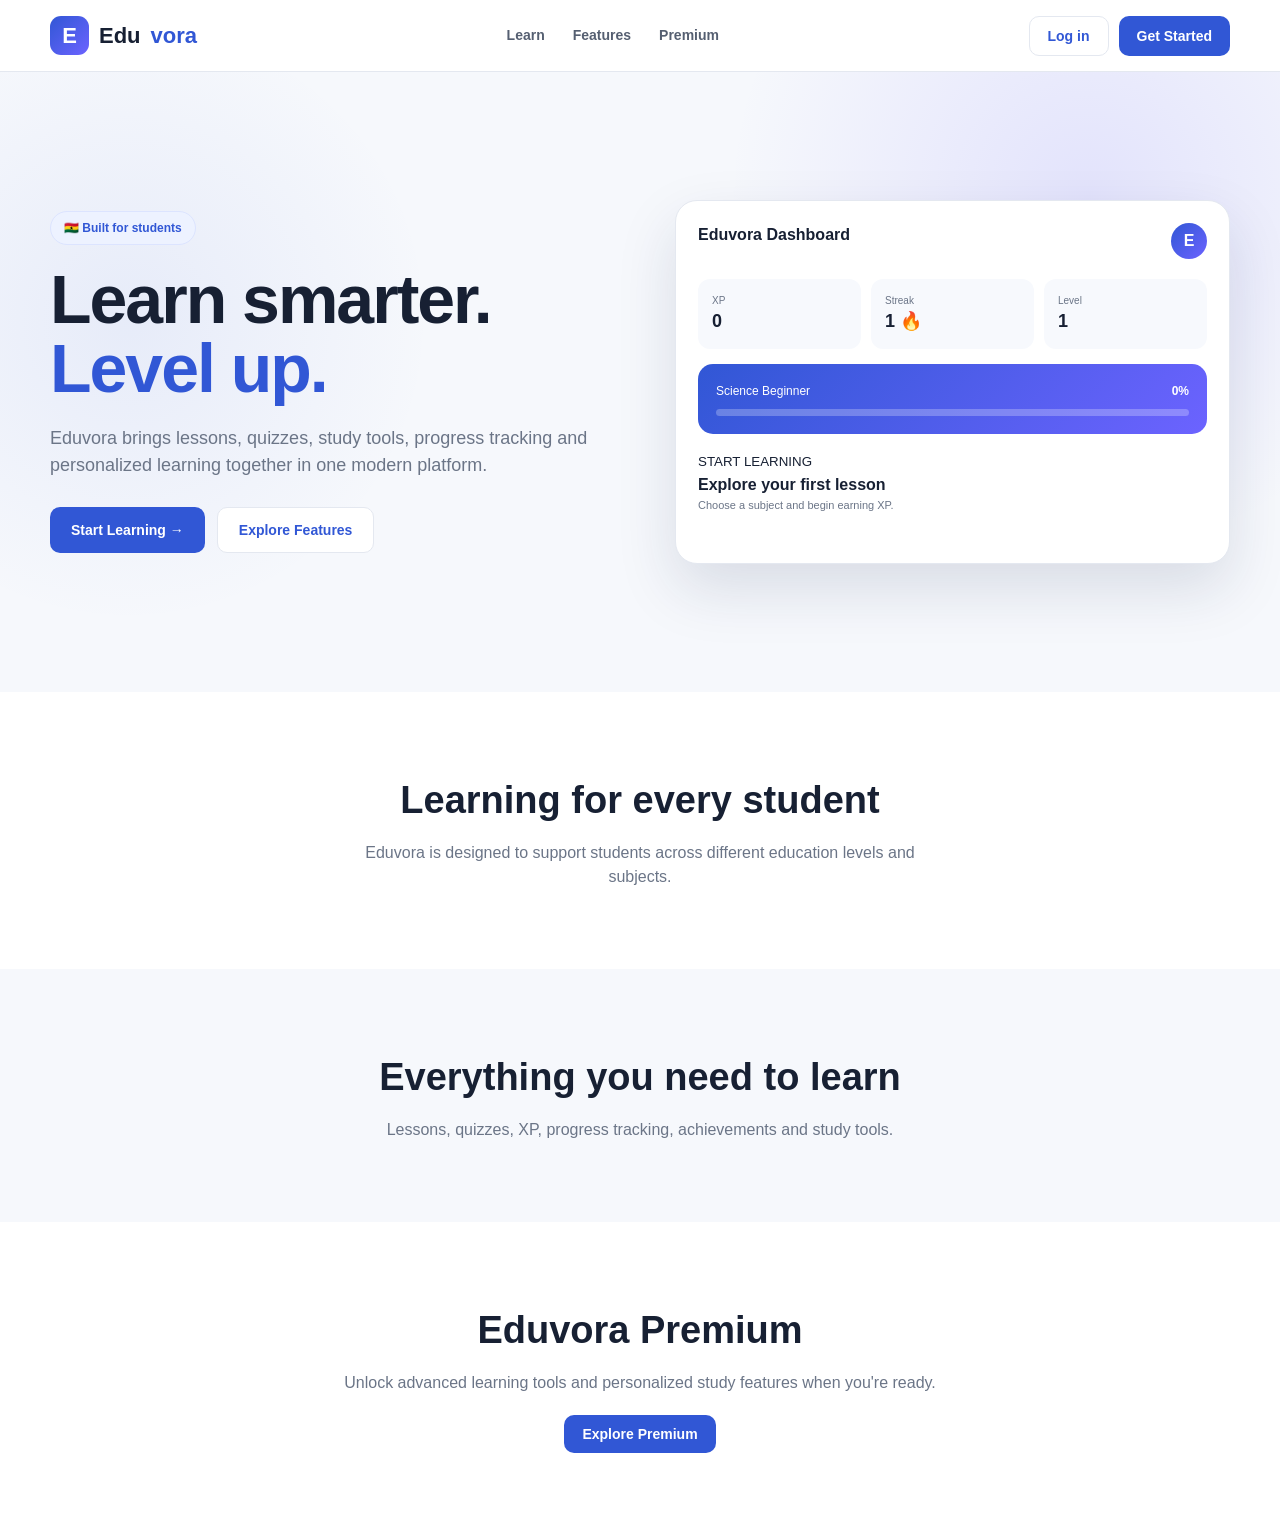
==== commit cd1df8ba: "Update index.html" ====
--- a/index.html
+++ b/index.html
@@ -4,12 +4,13 @@
 <meta charset="UTF-8">
 <meta name="viewport" content="width=device-width, initial-scale=1.0">
 
-<title>Eduvora | Student Learning Platform</title>
+<title>Eduvora | Learn. Practice. Level Up.</title>
 
 <meta name="description"
-content="Eduvora helps students learn, practice, track progress and level up.">
+content="Eduvora is a modern learning platform for Ghanaian students. Learn, practice, take quizzes and track your progress.">
 
 <style>
+
 *{
     margin:0;
     padding:0;
@@ -25,8 +26,9 @@
     --background:#f6f8fc;
     --card:#ffffff;
     --border:#e4e8f0;
-    --success:#18a66b;
-    --warning:#f3a900;
+    --success:#159b67;
+    --danger:#d94848;
+    --warning:#f0a500;
 }
 
 html{
@@ -45,14 +47,19 @@
     cursor:pointer;
 }
 
+button:disabled{
+    cursor:not-allowed;
+}
+
 a{
     text-decoration:none;
     color:inherit;
 }
 
-/* ================================
+
+/* =========================================
    LANDING PAGE
-================================ */
+========================================= */
 
 .navbar{
     height:72px;
@@ -272,27 +279,40 @@
 
 .progress div{
     height:100%;
-    width:72%;
     background:white;
 }
 
-.preview-course{
-    border:1px solid var(--border);
-    border-radius:13px;
-    padding:15px;
-}
-
-.preview-course small{
-    color:var(--muted);
-}
-
-.preview-course h4{
-    margin:4px 0 8px;
-}
-
-/* ================================
+
+/* =========================================
+   GENERAL
+========================================= */
+
+.hidden{
+    display:none !important;
+}
+
+.page{
+    display:none;
+}
+
+.page.active{
+    display:block;
+}
+
+.container{
+    width:min(1180px,calc(100% - 36px));
+    margin:auto;
+}
+
+.section{
+    padding:80px 20px;
+    text-align:center;
+}
+
+
+/* =========================================
    DASHBOARD
-================================ */
+========================================= */
 
 #dashboard{
     display:none;
@@ -415,7 +435,10 @@
     font-weight:800;
 }
 
-/* Stats */
+
+/* =========================================
+   STATS
+========================================= */
 
 .dashboard-stats{
     display:grid;
@@ -456,13 +479,10 @@
     background:#edf2ff;
 }
 
-/* Main dashboard grid */
-
-.dashboard-grid{
-    display:grid;
-    grid-template-columns:1.6fr .9fr;
-    gap:20px;
-}
+
+/* =========================================
+   CARDS
+========================================= */
 
 .card{
     background:white;
@@ -483,13 +503,29 @@
     font-size:18px;
 }
 
-.card-title a{
+.card-title button{
+    border:none;
+    background:none;
     color:var(--primary);
     font-size:12px;
     font-weight:700;
 }
 
-/* Continue learning */
+
+/* =========================================
+   DASHBOARD GRID
+========================================= */
+
+.dashboard-grid{
+    display:grid;
+    grid-template-columns:1.6fr .9fr;
+    gap:20px;
+}
+
+
+/* =========================================
+   CONTINUE
+========================================= */
 
 .continue{
     display:flex;
@@ -533,7 +569,6 @@
 }
 
 .course-progress div{
-    width:64%;
     height:100%;
     background:var(--primary);
 }
@@ -548,7 +583,10 @@
     font-size:12px;
 }
 
-/* Subjects */
+
+/* =========================================
+   SUBJECT CARDS
+========================================= */
 
 .subject-grid{
     display:grid;
@@ -583,7 +621,10 @@
     font-size:11px;
 }
 
-/* Quiz */
+
+/* =========================================
+   QUIZ BANNER
+========================================= */
 
 .quiz-banner{
     background:linear-gradient(135deg,#eef2ff,#f5f3ff);
@@ -616,7 +657,10 @@
     font-weight:700;
 }
 
-/* Right side */
+
+/* =========================================
+   LEVEL
+========================================= */
 
 .level-card{
     background:linear-gradient(135deg,var(--primary),var(--accent));
@@ -643,7 +687,10 @@
     color:#dbe1ff;
 }
 
-/* Achievements */
+
+/* =========================================
+   ACHIEVEMENTS
+========================================= */
 
 .achievement-list{
     display:grid;
@@ -675,7 +722,10 @@
     font-size:10px;
 }
 
-/* Recommendation */
+
+/* =========================================
+   RECOMMENDATION
+========================================= */
 
 .recommendation{
     padding:15px;
@@ -694,7 +744,10 @@
     font-size:11px;
 }
 
-/* AI */
+
+/* =========================================
+   AI
+========================================= */
 
 .ai-card{
     background:linear-gradient(135deg,#f0f3ff,#f8f5ff);
@@ -731,15 +784,317 @@
     font-weight:700;
 }
 
-/* Mobile bottom navigation */
-
-.mobile-bottom{
+
+/* =========================================
+   LEARNING PAGE
+========================================= */
+
+.learning-header{
+    display:flex;
+    align-items:center;
+    gap:15px;
+    margin-bottom:25px;
+}
+
+.back-button{
+    border:1px solid var(--border);
+    background:white;
+    padding:10px 14px;
+    border-radius:10px;
+    color:var(--primary);
+    font-weight:700;
+}
+
+.page-heading h1{
+    font-size:28px;
+}
+
+.page-heading p{
+    color:var(--muted);
+    font-size:14px;
+}
+
+.topic-grid{
+    display:grid;
+    grid-template-columns:repeat(3,1fr);
+    gap:16px;
+}
+
+.topic-card{
+    background:white;
+    border:1px solid var(--border);
+    border-radius:16px;
+    padding:20px;
+    cursor:pointer;
+    transition:.2s;
+}
+
+.topic-card:hover{
+    transform:translateY(-3px);
+    box-shadow:0 10px 30px rgba(20,40,90,.07);
+}
+
+.topic-number{
+    width:38px;
+    height:38px;
+    display:grid;
+    place-items:center;
+    border-radius:10px;
+    background:#edf2ff;
+    color:var(--primary);
+    font-weight:800;
+    margin-bottom:13px;
+}
+
+.topic-card h3{
+    margin-bottom:5px;
+}
+
+.topic-card p{
+    color:var(--muted);
+    font-size:12px;
+}
+
+.topic-status{
+    margin-top:14px;
+    font-size:11px;
+    font-weight:700;
+    color:var(--primary);
+}
+
+
+/* =========================================
+   LESSON PAGE
+========================================= */
+
+.lesson-layout{
+    display:grid;
+    grid-template-columns:1fr 300px;
+    gap:22px;
+}
+
+.lesson-content{
+    background:white;
+    border:1px solid var(--border);
+    border-radius:17px;
+    padding:30px;
+}
+
+.lesson-label{
+    color:var(--primary);
+    font-size:11px;
+    font-weight:800;
+    text-transform:uppercase;
+}
+
+.lesson-content h1{
+    font-size:34px;
+    margin:6px 0 20px;
+}
+
+.lesson-content h2{
+    font-size:21px;
+    margin:25px 0 10px;
+}
+
+.lesson-content p{
+    color:#4d586a;
+    margin-bottom:13px;
+}
+
+.lesson-note{
+    padding:18px;
+    border-left:4px solid var(--primary);
+    background:#f3f6ff;
+    border-radius:8px;
+    margin:20px 0;
+}
+
+.lesson-example{
+    padding:18px;
+    background:#f8f9fc;
+    border:1px solid var(--border);
+    border-radius:12px;
+    margin:20px 0;
+}
+
+.lesson-sidebar{
+    background:white;
+    border:1px solid var(--border);
+    border-radius:17px;
+    padding:20px;
+    height:max-content;
+}
+
+.lesson-sidebar h3{
+    margin-bottom:15px;
+}
+
+.lesson-action{
+    width:100%;
+    margin-top:10px;
+}
+
+.lesson-complete{
+    margin-top:25px;
+    padding-top:20px;
+    border-top:1px solid var(--border);
+}
+
+
+/* =========================================
+   QUIZ PAGE
+========================================= */
+
+.quiz-container{
+    max-width:800px;
+    margin:auto;
+}
+
+.quiz-top{
+    display:flex;
+    justify-content:space-between;
+    align-items:center;
+    margin-bottom:15px;
+}
+
+.quiz-progress{
+    height:8px;
+    background:#e8ebf2;
+    border-radius:20px;
+    overflow:hidden;
+    margin-bottom:25px;
+}
+
+.quiz-progress div{
+    height:100%;
+    background:var(--primary);
+    transition:.3s;
+}
+
+.quiz-question{
+    background:white;
+    border:1px solid var(--border);
+    border-radius:18px;
+    padding:28px;
+}
+
+.quiz-question h2{
+    font-size:22px;
+    margin-bottom:20px;
+}
+
+.answer-list{
+    display:grid;
+    gap:11px;
+}
+
+.answer{
+    width:100%;
+    text-align:left;
+    border:1px solid var(--border);
+    background:#fafbfe;
+    padding:15px;
+    border-radius:11px;
+    font-weight:600;
+    transition:.2s;
+}
+
+.answer:hover{
+    border-color:var(--primary);
+    background:#f1f4ff;
+}
+
+.answer.correct{
+    background:#e9f8f1;
+    border-color:#53bf8f;
+    color:#087046;
+}
+
+.answer.wrong{
+    background:#fff0f0;
+    border-color:#e68181;
+    color:#a52222;
+}
+
+.quiz-feedback{
+    margin-top:18px;
+    padding:15px;
+    border-radius:10px;
     display:none;
 }
 
-/* ================================
+.quiz-feedback.show{
+    display:block;
+}
+
+.quiz-feedback.correct{
+    background:#e9f8f1;
+    color:#087046;
+}
+
+.quiz-feedback.wrong{
+    background:#fff0f0;
+    color:#a52222;
+}
+
+.quiz-next{
+    margin-top:18px;
+}
+
+
+/* =========================================
+   RESULT
+========================================= */
+
+.result-card{
+    max-width:600px;
+    margin:50px auto;
+    background:white;
+    border:1px solid var(--border);
+    border-radius:22px;
+    padding:40px;
+    text-align:center;
+}
+
+.result-icon{
+    width:75px;
+    height:75px;
+    border-radius:50%;
+    background:#edf2ff;
+    display:grid;
+    place-items:center;
+    font-size:35px;
+    margin:0 auto 20px;
+}
+
+.result-card h1{
+    font-size:32px;
+}
+
+.result-score{
+    font-size:52px;
+    font-weight:900;
+    color:var(--primary);
+    margin:10px 0;
+}
+
+.result-card p{
+    color:var(--muted);
+}
+
+.result-actions{
+    display:flex;
+    justify-content:center;
+    gap:10px;
+    margin-top:25px;
+    flex-wrap:wrap;
+}
+
+
+/* =========================================
    MODAL
-================================ */
+========================================= */
 
 .modal{
     display:none;
@@ -811,9 +1166,57 @@
     font-size:18px;
 }
 
-/* ================================
+
+/* =========================================
+   TOAST
+========================================= */
+
+.toast{
+    position:fixed;
+    right:20px;
+    bottom:20px;
+    background:#172033;
+    color:white;
+    padding:13px 18px;
+    border-radius:10px;
+    font-size:13px;
+    font-weight:600;
+    z-index:1000;
+    transform:translateY(100px);
+    opacity:0;
+    transition:.3s;
+}
+
+.toast.show{
+    transform:translateY(0);
+    opacity:1;
+}
+
+
+/* =========================================
+   MOBILE NAV
+========================================= */
+
+.mobile-bottom{
+    display:none;
+}
+
+
+/* =========================================
    RESPONSIVE
-================================ */
+========================================= */
+
+@media(max-width:1000px){
+
+    .topic-grid{
+        grid-template-columns:repeat(2,1fr);
+    }
+
+    .lesson-layout{
+        grid-template-columns:1fr;
+    }
+
+}
 
 @media(max-width:900px){
 
@@ -884,6 +1287,7 @@
         display:block;
         font-size:19px;
     }
+
 }
 
 @media(max-width:600px){
@@ -940,43 +1344,87 @@
     .level-options{
         grid-template-columns:1fr;
     }
-}
+
+    .topic-grid{
+        grid-template-columns:1fr;
+    }
+
+    .lesson-content{
+        padding:21px;
+    }
+
+    .lesson-content h1{
+        font-size:27px;
+    }
+
+    .quiz-question{
+        padding:21px;
+    }
+
+}
+
+
+/* =========================================
+   PRINT
+========================================= */
+
+@media print{
+
+    .navbar,
+    .sidebar,
+    .mobile-bottom,
+    button{
+        display:none !important;
+    }
+
+    .lesson-content{
+        border:none;
+    }
+
+}
+
 </style>
 </head>
 
+
 <body>
 
-<!-- =================================
+
+<!-- ======================================================
      LANDING PAGE
-================================= -->
+====================================================== -->
 
 <div id="landing">
 
 <header class="navbar">
-    <div class="nav-container">
-
-        <a class="logo" href="#">
-            <div class="logo-icon">E</div>
-            Edu<span>vora</span>
-        </a>
-
-        <nav class="nav-links">
-            <a href="#learn">Learn</a>
-            <a href="#features">Features</a>
-            <a href="#premium">Premium</a>
-        </nav>
-
-        <div class="nav-buttons">
-            <button class="btn btn-light" onclick="openLogin()">
-                Log in
-            </button>
-
-            <button class="btn btn-primary" onclick="openLevelModal()">
-                Get Started
-            </button>
-        </div>
-
-    </div>
+
+<div class="nav-container">
+
+<a class="logo" href="#">
+<div class="logo-icon">E</div>
+Edu<span>vora</span>
+</a>
+
+<nav class="nav-links">
+<a href="#learn">Learn</a>
+<a href="#features">Features</a>
+<a href="#premium">Premium</a>
+</nav>
+
+<div class="nav-buttons">
+
+<button class="btn btn-light" onclick="openLogin()">
+Log in
+</button>
+
+<button class="btn btn-primary" onclick="openLevelModal()">
+Get Started
+</button>
+
+</div>
+
+</div>
+
 </header>
 
 
@@ -996,8 +1444,8 @@
 </h1>
 
 <p>
-Eduvora brings learning, quizzes, study tools,
-progress tracking and personalized study support
+Eduvora brings lessons, quizzes, study tools,
+progress tracking and personalized learning
 together in one modern platform.
 </p>
 
@@ -1028,47 +1476,50 @@
 
 </div>
 
+
 <div class="preview-stats">
 
 <div class="preview-stat">
 <small>XP</small>
-<strong>2,450</strong>
+<strong id="previewXP">0</strong>
 </div>
 
 <div class="preview-stat">
 <small>Streak</small>
-<strong>7 🔥</strong>
+<strong>1 🔥</strong>
 </div>
 
 <div class="preview-stat">
 <small>Level</small>
-<strong>8</strong>
-</div>
-
-</div>
+<strong id="previewLevel">1</strong>
+</div>
+
+</div>
+
 
 <div class="xp-box">
 
 <div class="xp-row">
-<span>Knowledge Explorer</span>
-<strong>72%</strong>
+<span id="previewRank">Science Beginner</span>
+<strong id="previewPercent">0%</strong>
 </div>
 
 <div class="progress">
-<div></div>
-</div>
-
-</div>
+<div id="previewBar" style="width:0%"></div>
+</div>
+
+</div>
+
 
 <div class="preview-course">
 
-<small>CONTINUE LEARNING</small>
-
-<h4>Physics — Motion</h4>
-
-<div style="height:6px;background:#edf0f5;border-radius:20px;">
-<div style="width:64%;height:100%;background:#3157d5;border-radius:20px;"></div>
-</div>
+<small>START LEARNING</small>
+
+<h4>Explore your first lesson</h4>
+
+<p style="font-size:11px;color:#6b7587;">
+Choose a subject and begin earning XP.
+</p>
 
 </div>
 
@@ -1079,36 +1530,40 @@
 </section>
 
 
-<section id="learn" style="background:white;padding:80px 20px;text-align:center;">
+<section id="learn"
+class="section"
+style="background:white;">
 
 <h2 style="font-size:38px;margin-bottom:12px;">
 Learning for every student
 </h2>
 
 <p style="color:#6b7587;max-width:600px;margin:auto;">
-Basic School, JHS, SHS/SHTS and TVET students
-can use Eduvora to learn and practice.
+Eduvora is designed to support students across
+different education levels and subjects.
 </p>
 
 </section>
 
 
-<section id="features" style="padding:80px 20px;text-align:center;">
+<section id="features"
+class="section">
 
 <h2 style="font-size:38px;margin-bottom:12px;">
 Everything you need to learn
 </h2>
 
 <p style="color:#6b7587;max-width:600px;margin:auto;">
-Lessons, quizzes, progress tracking, achievements,
-study tools and personalized learning.
+Lessons, quizzes, XP, progress tracking,
+achievements and study tools.
 </p>
 
 </section>
 
 
 <section id="premium"
-style="padding:80px 20px;background:white;text-align:center;">
+class="section"
+style="background:white;">
 
 <h2 style="font-size:38px;margin-bottom:12px;">
 Eduvora Premium
@@ -1129,13 +1584,16 @@
 </div>
 
 
-<!-- =================================
+<!-- ======================================================
      DASHBOARD
-================================= -->
+====================================================== -->
 
 <div id="dashboard">
 
 <div class="dashboard-layout">
+
+
+<!-- SIDEBAR -->
 
 <aside class="sidebar">
 
@@ -1145,35 +1603,43 @@
 
 <div class="sidebar-menu">
 
-<button class="sidebar-item active">
+<button class="sidebar-item active"
+onclick="showDashboard()">
 🏠 &nbsp; Dashboard
 </button>
 
-<button class="sidebar-item">
+<button class="sidebar-item"
+onclick="showSubjects()">
 📚 &nbsp; Learn
 </button>
 
-<button class="sidebar-item">
+<button class="sidebar-item"
+onclick="startQuizFromDashboard()">
 🧠 &nbsp; Quiz Arena
 </button>
 
-<button class="sidebar-item">
+<button class="sidebar-item"
+onclick="showProgress()">
 📊 &nbsp; My Progress
 </button>
 
-<button class="sidebar-item">
+<button class="sidebar-item"
+onclick="showAchievements()">
 🏆 &nbsp; Achievements
 </button>
 
-<button class="sidebar-item">
+<button class="sidebar-item"
+onclick="showStudyTools()">
 🛠️ &nbsp; Study Tools
 </button>
 
-<button class="sidebar-item">
+<button class="sidebar-item"
+onclick="showOpportunities()">
 🎓 &nbsp; Opportunities
 </button>
 
-<button class="sidebar-item">
+<button class="sidebar-item"
+onclick="showAI()">
 🤖 &nbsp; AI Study Coach
 </button>
 
@@ -1185,8 +1651,8 @@
 <h4>✨ Go Premium</h4>
 
 <p>
-Unlock unlimited quizzes,
-AI coaching and advanced progress tools.
+Unlock advanced quizzes,
+AI coaching and analytics.
 </p>
 
 <button onclick="showPremium()">
@@ -1198,13 +1664,22 @@
 </aside>
 
 
+<!-- MAIN -->
+
 <main class="dashboard-main">
 
+
+<!-- DASHBOARD PAGE -->
+
+<div id="dashboardPage" class="page active">
+
 <div class="dashboard-header">
 
 <div>
 
-<h1>Good morning 👋</h1>
+<h1>
+Good morning 👋
+</h1>
 
 <p>
 Ready to continue learning?
@@ -1212,13 +1687,18 @@
 
 </div>
 
+
 <div class="dashboard-profile">
 
 <div>
+
 <strong>Student</strong>
-<div style="font-size:11px;color:#6b7587;">
-Knowledge Explorer
-</div>
+
+<div style="font-size:11px;color:#6b7587;"
+id="dashboardRank">
+Science Beginner
+</div>
+
 </div>
 
 <div class="dashboard-avatar">
@@ -1237,11 +1717,18 @@
 <div class="stat-card">
 
 <div class="stat-card-top">
+
 <small>TOTAL XP</small>
-<div class="stat-icon">⭐</div>
-</div>
-
-<strong>2,450</strong>
+
+<div class="stat-icon">
+⭐
+</div>
+
+</div>
+
+<strong id="xpValue">
+0
+</strong>
 
 </div>
 
@@ -1249,11 +1736,18 @@
 <div class="stat-card">
 
 <div class="stat-card-top">
+
 <small>STUDY STREAK</small>
-<div class="stat-icon">🔥</div>
-</div>
-
-<strong>7 days</strong>
+
+<div class="stat-icon">
+🔥
+</div>
+
+</div>
+
+<strong id="streakValue">
+1 day
+</strong>
 
 </div>
 
@@ -1261,11 +1755,18 @@
 <div class="stat-card">
 
 <div class="stat-card-top">
+
 <small>QUIZZES</small>
-<div class="stat-icon">🧠</div>
-</div>
-
-<strong>42</strong>
+
+<div class="stat-icon">
+🧠
+</div>
+
+</div>
+
+<strong id="quizValue">
+0
+</strong>
 
 </div>
 
@@ -1273,11 +1774,18 @@
 <div class="stat-card">
 
 <div class="stat-card-top">
-<small>SUBJECTS</small>
-<div class="stat-icon">📚</div>
-</div>
-
-<strong>6</strong>
+
+<small>LESSONS</small>
+
+<div class="stat-icon">
+📚
+</div>
+
+</div>
+
+<strong id="lessonValue">
+0
+</strong>
 
 </div>
 
@@ -1286,18 +1794,23 @@
 
 <div class="dashboard-grid">
 
+
 <div>
 
 
-<!-- CONTINUE LEARNING -->
+<!-- CONTINUE -->
 
 <div class="card">
 
 <div class="card-title">
 
-<h2>Continue Learning</h2>
-
-<a href="#">View all</a>
+<h2>
+Continue Learning
+</h2>
+
+<button onclick="showSubjects()">
+View all
+</button>
 
 </div>
 
@@ -1312,15 +1825,21 @@
 
 <small>PHYSICS</small>
 
-<h3>Motion and Forces</h3>
+<h3>
+Motion and Forces
+</h3>
 
 <div class="course-progress">
-<div></div>
-</div>
-
-</div>
-
-<button onclick="startLesson()">
+
+<div id="physicsProgress"
+style="width:0%">
+</div>
+
+</div>
+
+</div>
+
+<button onclick="openTopic('physics',0)">
 Continue
 </button>
 
@@ -1335,65 +1854,91 @@
 
 <div class="card-title">
 
-<h2>My Subjects</h2>
-
-<a href="#">All subjects</a>
+<h2>
+My Subjects
+</h2>
+
+<button onclick="showSubjects()">
+All subjects
+</button>
 
 </div>
 
 
 <div class="subject-grid">
 
-<div class="subject-card" onclick="subjectMessage('Mathematics')">
+
+<div class="subject-card"
+onclick="showSubjectTopics('mathematics')">
 
 <div class="subject-icon">
 📐
 </div>
 
-<h3>Mathematics</h3>
-
-<p>24 lessons available</p>
-
-</div>
-
-
-<div class="subject-card" onclick="subjectMessage('Physics')">
+<h3>
+Mathematics
+</h3>
+
+<p>
+Numbers, algebra, geometry & more
+</p>
+
+</div>
+
+
+<div class="subject-card"
+onclick="showSubjectTopics('physics')">
 
 <div class="subject-icon">
 ⚛️
 </div>
 
-<h3>Physics</h3>
-
-<p>18 lessons available</p>
-
-</div>
-
-
-<div class="subject-card" onclick="subjectMessage('Chemistry')">
+<h3>
+Physics
+</h3>
+
+<p>
+Motion, forces, energy & more
+</p>
+
+</div>
+
+
+<div class="subject-card"
+onclick="showSubjectTopics('chemistry')">
 
 <div class="subject-icon">
 🧪
 </div>
 
-<h3>Chemistry</h3>
-
-<p>21 lessons available</p>
-
-</div>
-
-
-<div class="subject-card" onclick="subjectMessage('Biology')">
+<h3>
+Chemistry
+</h3>
+
+<p>
+Matter, atoms, reactions & more
+</p>
+
+</div>
+
+
+<div class="subject-card"
+onclick="showSubjectTopics('biology')">
 
 <div class="subject-icon">
 🧬
 </div>
 
-<h3>Biology</h3>
-
-<p>20 lessons available</p>
-
-</div>
+<h3>
+Biology
+</h3>
+
+<p>
+Cells, organisms, systems & more
+</p>
+
+</div>
+
 
 </div>
 
@@ -1406,24 +1951,32 @@
 
 <div class="card-title">
 
-<h2>🧠 Quiz Arena</h2>
-
-<a href="#">View quizzes</a>
+<h2>
+🧠 Quiz Arena
+</h2>
+
+<button onclick="startQuizFromDashboard()">
+Practice
+</button>
 
 </div>
 
 
 <div class="quiz-banner">
 
-<small>DAILY CHALLENGE</small>
-
-<h3>Can you score 10/10?</h3>
+<small>
+DAILY CHALLENGE
+</small>
+
+<h3>
+Test what you know.
+</h3>
 
 <p>
-Test your knowledge and earn XP.
+Answer questions, earn XP and improve your knowledge.
 </p>
 
-<button onclick="startQuiz()">
+<button onclick="startQuizFromDashboard()">
 Start Challenge →
 </button>
 
@@ -1442,56 +1995,81 @@
 
 <div class="level-card">
 
-<small>CURRENT LEVEL</small>
-
-<h2>Level 8</h2>
-
-<strong>Knowledge Explorer</strong>
+<small>
+CURRENT LEVEL
+</small>
+
+<h2 id="levelValue">
+Level 1
+</h2>
+
+<strong id="rankValue">
+Science Beginner
+</strong>
 
 <div class="progress">
-<div style="width:72%;"></div>
-</div>
+
+<div id="levelProgress"
+style="width:0%">
+</div>
+
+</div>
+
+<p id="levelText">
+200 XP until Level 2
+</p>
+
+</div>
+
+
+<!-- RECOMMENDATION -->
+
+<div class="card">
+
+<div class="card-title">
+
+<h2>
+🎯 Recommended
+</h2>
+
+</div>
+
+<div class="recommendation">
+
+<strong>
+Start with Motion
+</strong>
 
 <p>
-550 XP until Level 9
+Learn the basics of motion and test
+your understanding with a quiz.
 </p>
 
-</div>
-
-
-<!-- RECOMMENDED -->
+<button
+class="btn btn-primary"
+style="margin-top:12px;font-size:11px;"
+onclick="openTopic('physics',0)">
+Start lesson
+</button>
+
+</div>
+
+</div>
+
+
+<!-- ACHIEVEMENTS -->
 
 <div class="card">
 
 <div class="card-title">
 
-<h2>🎯 Recommended</h2>
-
-</div>
-
-<div class="recommendation">
-
-<strong>Review: Electricity</strong>
-
-<p>
-Your recent quizzes suggest
-this topic needs more practice.
-</p>
-
-</div>
-
-</div>
-
-
-<!-- ACHIEVEMENTS -->
-
-<div class="card">
-
-<div class="card-title">
-
-<h2>🏆 Achievements</h2>
-
-<a href="#">View all</a>
+<h2>
+🏆 Achievements
+</h2>
+
+<button onclick="showAchievements()">
+View all
+</button>
 
 </div>
 
@@ -1500,12 +2078,17 @@
 <div class="achievement">
 
 <div class="achievement-icon">
-🔥
+🚀
 </div>
 
 <div>
-<strong>7-Day Streak</strong>
-<small>Studied for 7 days</small>
+<strong>
+First Steps
+</strong>
+
+<small>
+Complete your first lesson
+</small>
 </div>
 
 </div>
@@ -1514,12 +2097,17 @@
 <div class="achievement">
 
 <div class="achievement-icon">
-🎯
+🧠
 </div>
 
 <div>
-<strong>Quiz Starter</strong>
-<small>Completed 10 quizzes</small>
+<strong>
+Quiz Starter
+</strong>
+
+<small>
+Complete your first quiz
+</small>
 </div>
 
 </div>
@@ -1528,12 +2116,17 @@
 <div class="achievement">
 
 <div class="achievement-icon">
-⚡
+⭐
 </div>
 
 <div>
-<strong>Fast Learner</strong>
-<small>Earned 1,000 XP</small>
+<strong>
+XP Explorer
+</strong>
+
+<small>
+Earn 100 XP
+</small>
 </div>
 
 </div>
@@ -1551,11 +2144,13 @@
 🤖
 </div>
 
-<h3>AI Study Coach</h3>
+<h3>
+AI Study Coach
+</h3>
 
 <p>
-Get personalized explanations,
-study recommendations and learning plans.
+Get personalized explanations and
+study recommendations.
 </p>
 
 <button onclick="showAI()">
@@ -1568,6 +2163,732 @@
 
 </div>
 
+</div>
+
+
+<!-- SUBJECTS PAGE -->
+
+<div id="subjectsPage" class="page">
+
+<div class="learning-header">
+
+<button class="back-button"
+onclick="showDashboard()">
+← Dashboard
+</button>
+
+<div class="page-heading">
+
+<h1>
+Subjects
+</h1>
+
+<p>
+Choose a subject to start learning.
+</p>
+
+</div>
+
+</div>
+
+
+<div class="subject-grid"
+style="grid-template-columns:repeat(3,1fr);">
+
+
+<div class="subject-card"
+onclick="showSubjectTopics('mathematics')">
+
+<div class="subject-icon">
+📐
+</div>
+
+<h3>Mathematics</h3>
+
+<p>Explore mathematical concepts and practice.</p>
+
+</div>
+
+
+<div class="subject-card"
+onclick="showSubjectTopics('physics')">
+
+<div class="subject-icon">
+⚛️
+</div>
+
+<h3>Physics</h3>
+
+<p>Understand the physical world around you.</p>
+
+</div>
+
+
+<div class="subject-card"
+onclick="showSubjectTopics('chemistry')">
+
+<div class="subject-icon">
+🧪
+</div>
+
+<h3>Chemistry</h3>
+
+<p>Explore matter, atoms and reactions.</p>
+
+</div>
+
+
+<div class="subject-card"
+onclick="showSubjectTopics('biology')">
+
+<div class="subject-icon">
+🧬
+</div>
+
+<h3>Biology</h3>
+
+<p>Study living things and their systems.</p>
+
+</div>
+
+
+<div class="subject-card"
+onclick="showSubjectTopics('english')">
+
+<div class="subject-icon">
+📖
+</div>
+
+<h3>English Language</h3>
+
+<p>Build reading, writing and communication skills.</p>
+
+</div>
+
+
+<div class="subject-card"
+onclick="showSubjectTopics('ict')">
+
+<div class="subject-icon">
+💻
+</div>
+
+<h3>ICT</h3>
+
+<p>Learn digital technology and computing.</p>
+
+</div>
+
+
+</div>
+
+</div>
+
+
+<!-- TOPICS PAGE -->
+
+<div id="topicsPage" class="page">
+
+<div class="learning-header">
+
+<button class="back-button"
+onclick="showSubjects()">
+← Subjects
+</button>
+
+<div class="page-heading">
+
+<h1 id="topicsTitle">
+Topics
+</h1>
+
+<p id="topicsSubtitle">
+Choose a topic to begin.
+</p>
+
+</div>
+
+</div>
+
+
+<div id="topicGrid"
+class="topic-grid">
+</div>
+
+</div>
+
+
+<!-- LESSON PAGE -->
+
+<div id="lessonPage" class="page">
+
+<div class="learning-header">
+
+<button class="back-button"
+onclick="backToTopics()">
+← Topics
+</button>
+
+<div class="page-heading">
+
+<h1>
+Lesson
+</h1>
+
+<p id="lessonBreadcrumb">
+Learning
+</p>
+
+</div>
+
+</div>
+
+
+<div class="lesson-layout">
+
+<article class="lesson-content">
+
+<div class="lesson-label"
+id="lessonSubject">
+PHYSICS
+</div>
+
+<h1 id="lessonTitle">
+Motion
+</h1>
+
+
+<div id="lessonBody">
+</div>
+
+
+<div class="lesson-complete">
+
+<button class="btn btn-primary"
+onclick="completeLesson()">
+✓ Mark Lesson Complete
+</button>
+
+<button class="btn btn-light"
+onclick="startCurrentQuiz()">
+Take Quiz →
+</button>
+
+</div>
+
+</article>
+
+
+<aside class="lesson-sidebar">
+
+<h3>
+Lesson Progress
+</h3>
+
+<div style="height:8px;background:#e9ecf2;border-radius:20px;overflow:hidden;">
+
+<div id="lessonProgressBar"
+style="width:0%;height:100%;background:#3157d5;">
+</div>
+
+</div>
+
+<p id="lessonProgressText"
+style="font-size:12px;color:#6b7587;margin-top:8px;">
+0% complete
+</p>
+
+
+<div style="margin-top:25px;">
+
+<strong>
+What you'll learn
+</strong>
+
+<ul id="lessonObjectives"
+style="padding-left:18px;margin-top:10px;color:#6b7587;font-size:12px;">
+</ul>
+
+</div>
+
+</aside>
+
+</div>
+
+</div>
+
+
+<!-- QUIZ PAGE -->
+
+<div id="quizPage" class="page">
+
+<div class="learning-header">
+
+<button class="back-button"
+onclick="backToTopics()">
+← Exit Quiz
+</button>
+
+<div class="page-heading">
+
+<h1>
+Quiz Arena
+</h1>
+
+<p id="quizSubjectTitle">
+Practice your knowledge.
+</p>
+
+</div>
+
+</div>
+
+
+<div class="quiz-container">
+
+<div class="quiz-top">
+
+<strong id="questionCounter">
+Question 1 of 5
+</strong>
+
+<strong id="quizScoreText">
+Score: 0
+</strong>
+
+</div>
+
+
+<div class="quiz-progress">
+
+<div id="quizProgressBar"
+style="width:20%">
+</div>
+
+</div>
+
+
+<div class="quiz-question">
+
+<h2 id="questionText">
+Question
+</h2>
+
+
+<div id="answerList"
+class="answer-list">
+</div>
+
+
+<div id="quizFeedback"
+class="quiz-feedback">
+</div>
+
+
+<button id="nextQuestionButton"
+class="btn btn-primary quiz-next"
+style="display:none;"
+onclick="nextQuestion()">
+Next Question →
+</button>
+
+</div>
+
+</div>
+
+</div>
+
+
+<!-- RESULT PAGE -->
+
+<div id="resultPage" class="page">
+
+<div class="result-card">
+
+<div class="result-icon">
+🏆
+</div>
+
+<h1>
+Quiz Complete!
+</h1>
+
+<div class="result-score"
+id="finalScore">
+0/5
+</div>
+
+<p id="finalMessage">
+Great effort!
+</p>
+
+<p style="margin-top:8px;">
+⭐ <strong id="earnedXP">0</strong> XP earned
+</p>
+
+<div class="result-actions">
+
+<button class="btn btn-primary"
+onclick="showDashboard()">
+Back to Dashboard
+</button>
+
+<button class="btn btn-light"
+onclick="startCurrentQuiz()">
+Try Again
+</button>
+
+</div>
+
+</div>
+
+</div>
+
+
+<!-- SIMPLE OTHER PAGES -->
+
+<div id="progressPage" class="page">
+
+<div class="learning-header">
+
+<button class="back-button"
+onclick="showDashboard()">
+← Dashboard
+</button>
+
+<div class="page-heading">
+
+<h1>
+My Progress
+</h1>
+
+<p>
+Track your learning journey.
+</p>
+
+</div>
+
+</div>
+
+
+<div class="card">
+
+<h2>
+📊 Learning Overview
+</h2>
+
+<div style="margin-top:20px;">
+
+<p>
+Total XP
+</p>
+
+<h2 id="progressXP"
+style="color:#3157d5;margin-bottom:18px;">
+0 XP
+</h2>
+
+<p>
+Lessons completed
+</p>
+
+<h2 id="progressLessons"
+style="margin-bottom:18px;">
+0
+</h2>
+
+<p>
+Quizzes completed
+</p>
+
+<h2 id="progressQuizzes">
+0
+</h2>
+
+</div>
+
+</div>
+
+</div>
+
+
+<div id="achievementsPage" class="page">
+
+<div class="learning-header">
+
+<button class="back-button"
+onclick="showDashboard()">
+← Dashboard
+</button>
+
+<div class="page-heading">
+
+<h1>
+Achievements
+</h1>
+
+<p>
+Milestones you can unlock.
+</p>
+
+</div>
+
+</div>
+
+
+<div class="card">
+
+<div class="achievement-list">
+
+<div class="achievement">
+
+<div class="achievement-icon">
+🚀
+</div>
+
+<div>
+<strong>First Steps</strong>
+<small>Complete your first lesson</small>
+</div>
+
+</div>
+
+
+<div class="achievement">
+
+<div class="achievement-icon">
+🧠
+</div>
+
+<div>
+<strong>Quiz Starter</strong>
+<small>Complete your first quiz</small>
+</div>
+
+</div>
+
+
+<div class="achievement">
+
+<div class="achievement-icon">
+⭐
+</div>
+
+<div>
+<strong>XP Explorer</strong>
+<small>Earn 100 XP</small>
+</div>
+
+</div>
+
+
+<div class="achievement">
+
+<div class="achievement-icon">
+🔥
+</div>
+
+<div>
+<strong>Consistency</strong>
+<small>Keep learning every day</small>
+</div>
+
+</div>
+
+</div>
+
+</div>
+
+</div>
+
+
+<div id="toolsPage" class="page">
+
+<div class="learning-header">
+
+<button class="back-button"
+onclick="showDashboard()">
+← Dashboard
+</button>
+
+<div class="page-heading">
+
+<h1>
+Study Tools
+</h1>
+
+<p>
+Useful tools for students.
+</p>
+
+</div>
+
+</div>
+
+
+<div class="subject-grid">
+
+<div class="card">
+
+<h2>
+🧮 GPA Calculator
+</h2>
+
+<p style="color:#6b7587;font-size:13px;margin:10px 0 15px;">
+Calculate your GPA quickly.
+</p>
+
+<button class="btn btn-primary"
+onclick="alert('GPA Calculator will be built in the next Study Tools stage.')">
+Open
+</button>
+
+</div>
+
+
+<div class="card">
+
+<h2>
+⏱️ Study Timer
+</h2>
+
+<p style="color:#6b7587;font-size:13px;margin:10px 0 15px;">
+Focus during your study sessions.
+</p>
+
+<button class="btn btn-primary"
+onclick="alert('Study Timer will be built in the next Study Tools stage.')">
+Open
+</button>
+
+</div>
+
+
+<div class="card">
+
+<h2>
+📅 Exam Countdown
+</h2>
+
+<p style="color:#6b7587;font-size:13px;margin:10px 0 15px;">
+Keep track of important exams.
+</p>
+
+<button class="btn btn-primary"
+onclick="alert('Exam Countdown will be built in the next Study Tools stage.')">
+Open
+</button>
+
+</div>
+
+</div>
+
+</div>
+
+
+<div id="opportunitiesPage" class="page">
+
+<div class="learning-header">
+
+<button class="back-button"
+onclick="showDashboard()">
+← Dashboard
+</button>
+
+<div class="page-heading">
+
+<h1>
+Opportunities
+</h1>
+
+<p>
+Discover useful opportunities for students.
+</p>
+
+</div>
+
+</div>
+
+
+<div class="card">
+
+<h2>
+🎓 Student Opportunities
+</h2>
+
+<p style="color:#6b7587;margin-top:10px;">
+Scholarships, competitions, learning programs
+and other opportunities can appear here.
+</p>
+
+<div style="margin-top:20px;padding:18px;background:#f7f9fd;border-radius:12px;">
+
+<strong>
+Opportunity Center Coming Soon
+</strong>
+
+<p style="color:#6b7587;font-size:12px;margin-top:5px;">
+We'll build a proper opportunity database later.
+</p>
+
+</div>
+
+</div>
+
+</div>
+
+
+<div id="aiPage" class="page">
+
+<div class="learning-header">
+
+<button class="back-button"
+onclick="showDashboard()">
+← Dashboard
+</button>
+
+<div class="page-heading">
+
+<h1>
+AI Study Coach
+</h1>
+
+<p>
+Your future personalized study assistant.
+</p>
+
+</div>
+
+</div>
+
+
+<div class="card ai-card">
+
+<div class="ai-icon">
+🤖
+</div>
+
+<h2>
+Your AI Study Coach
+</h2>
+
+<p style="margin-top:8px;color:#6b7587;">
+Soon, Eduvora will be able to help you understand
+difficult topics, create study plans and practice
+questions.
+</p>
+
+<button class="btn btn-primary"
+style="margin-top:18px;"
+onclick="alert('AI Study Coach will be connected after the core learning system is complete.')">
+Coming Soon
+</button>
+
+</div>
+
+</div>
+
+
 </main>
 
 </div>
@@ -1577,27 +2898,27 @@
 
 <div class="mobile-bottom">
 
-<button>
+<button onclick="showDashboard()">
 <span>🏠</span>
 Home
 </button>
 
-<button>
+<button onclick="showSubjects()">
 <span>📚</span>
 Learn
 </button>
 
-<button>
+<button onclick="startQuizFromDashboard()">
 <span>🧠</span>
 Quiz
 </button>
 
-<button>
+<button onclick="showStudyTools()">
 <span>🛠️</span>
 Tools
 </button>
 
-<button>
+<button onclick="showProfileMessage()">
 <span>👤</span>
 Profile
 </button>
@@ -1607,30 +2928,39 @@
 </div>
 
 
-<!-- =================================
-     LEVEL MODAL
-================================= -->
+<!-- LEVEL MODAL -->
 
 <div class="modal" id="levelModal">
 
 <div class="modal-box">
 
-<button class="close" onclick="closeLevelModal()">×</button>
-
-<h2>Let's get started 🚀</h2>
+<button class="close"
+onclick="closeLevelModal()">
+×
+</button>
+
+<h2>
+Let's get started 🚀
+</h2>
 
 <p>
 Choose your education level to personalize
 your learning experience.
 </p>
 
+
 <div class="level-options">
 
 <button class="level-option"
 onclick="enterDashboard('Basic School')">
 
-<strong>📘 Basic School</strong>
-<small>Primary learning</small>
+<strong>
+📘 Basic School
+</strong>
+
+<small>
+Primary learning
+</small>
 
 </button>
 
@@ -1638,8 +2968,13 @@
 <button class="level-option"
 onclick="enterDashboard('JHS')">
 
-<strong>🎓 JHS</strong>
-<small>Junior High School</small>
+<strong>
+🎓 JHS
+</strong>
+
+<small>
+Junior High School
+</small>
 
 </button>
 
@@ -1647,8 +2982,13 @@
 <button class="level-option"
 onclick="enterDashboard('SHS / SHTS')">
 
-<strong>🔬 SHS / SHTS</strong>
-<small>Senior High School</small>
+<strong>
+🔬 SHS / SHTS
+</strong>
+
+<small>
+Senior High School
+</small>
 
 </button>
 
@@ -1656,8 +2996,13 @@
 <button class="level-option"
 onclick="enterDashboard('TVET')">
 
-<strong>🛠️ TVET</strong>
-<small>Technical & vocational</small>
+<strong>
+🛠️ TVET
+</strong>
+
+<small>
+Technical & vocational
+</small>
 
 </button>
 
@@ -1668,11 +3013,1132 @@
 </div>
 
 
+<!-- TOAST -->
+
+<div id="toast"
+class="toast">
+Message
+</div>
+
+
 <script>
 
-/* ===============================
-   LEVEL SELECTION
-================================ */
+/* =========================================================
+   EDUVORA STAGE 3
+   Learning + Topics + Lessons + Quizzes + XP
+========================================================= */
+
+
+/* =========================================================
+   CURRICULUM DATA
+========================================================= */
+
+const subjects = {
+
+mathematics:{
+    name:"Mathematics",
+    icon:"📐",
+    topics:[
+        {
+            title:"Number Systems",
+            description:"Understand natural numbers, integers, fractions and decimals.",
+            objectives:[
+                "Identify different types of numbers.",
+                "Compare and order numbers.",
+                "Use numbers in everyday calculations."
+            ],
+            lessonTitle:"Introduction to Number Systems",
+            lesson:`
+                <h2>What is a number?</h2>
+
+                <p>
+                Numbers are symbols we use to represent quantities,
+                measurements and values. Mathematics uses different
+                types of numbers for different purposes.
+                </p>
+
+                <h2>Natural Numbers</h2>
+
+                <p>
+                Natural numbers are the counting numbers:
+                1, 2, 3, 4, 5 and so on.
+                </p>
+
+                <div class="lesson-note">
+                <strong>Remember:</strong>
+                Natural numbers are commonly used when counting objects.
+                </div>
+
+                <h2>Integers</h2>
+
+                <p>
+                Integers include positive numbers, negative numbers
+                and zero. Examples include -3, -2, -1, 0, 1, 2 and 3.
+                </p>
+
+                <div class="lesson-example">
+                <strong>Example</strong>
+                <p>
+                A temperature of 5°C can be represented as +5,
+                while a temperature of 5°C below zero can be represented as -5°C.
+                </p>
+                </div>
+            `,
+            quiz:[
+                {
+                    question:"Which of these is an integer?",
+                    answers:["2.5","-7","1/2","3.4"],
+                    correct:1
+                },
+                {
+                    question:"Which number is a natural number?",
+                    answers:["-4","0.5","8","-1"],
+                    correct:2
+                },
+                {
+                    question:"What is the purpose of numbers?",
+                    answers:[
+                        "Only measuring temperature",
+                        "Representing quantities and values",
+                        "Only drawing shapes",
+                        "Only writing words"
+                    ],
+                    correct:1
+                },
+                {
+                    question:"Which number is neither positive nor negative?",
+                    answers:["-1","1","0","10"],
+                    correct:2
+                },
+                {
+                    question:"Which is a negative integer?",
+                    answers:["9","0","-6","2.5"],
+                    correct:2
+                }
+            ]
+        },
+
+        {
+            title:"Algebraic Expressions",
+            description:"Learn variables, coefficients and simple expressions.",
+            objectives:[
+                "Understand variables.",
+                "Identify coefficients and constants.",
+                "Simplify simple expressions."
+            ],
+            lessonTitle:"Understanding Algebraic Expressions",
+            lesson:`
+                <h2>What is algebra?</h2>
+
+                <p>
+                Algebra is a branch of mathematics that uses letters
+                and symbols to represent numbers and relationships.
+                </p>
+
+                <h2>Variables</h2>
+
+                <p>
+                A variable is a letter or symbol that represents
+                an unknown or changing value.
+                </p>
+
+                <div class="lesson-example">
+                <strong>Example</strong>
+                <p>
+                In <strong>3x + 5</strong>, x is the variable,
+                3 is the coefficient and 5 is the constant.
+                </p>
+                </div>
+
+                <h2>Like Terms</h2>
+
+                <p>
+                Like terms contain the same variable raised to
+                the same power. For example, 3x and 5x are like terms.
+                </p>
+            `,
+            quiz:[
+                {
+                    question:"In 4x + 7, what is x?",
+                    answers:["Constant","Variable","Coefficient","Operator"],
+                    correct:1
+                },
+                {
+                    question:"What is the coefficient of x in 5x?",
+                    answers:["x","1","5","0"],
+                    correct:2
+                },
+                {
+                    question:"Which pair contains like terms?",
+                    answers:["3x and 4x","3x and 4y","x and x²","2a and 3b"],
+                    correct:0
+                },
+                {
+                    question:"What is the constant in 2x + 9?",
+                    answers:["2","x","9","11"],
+                    correct:2
+                },
+                {
+                    question:"Which expression contains a variable?",
+                    answers:["8 + 2","5 × 4","3x + 2","10"],
+                    correct:2
+                }
+            ]
+        },
+
+        {
+            title:"Geometry",
+            description:"Explore angles, shapes, perimeter and area.",
+            objectives:[
+                "Identify common geometric shapes.",
+                "Understand basic angles.",
+                "Calculate simple perimeter and area."
+            ],
+            lessonTitle:"Introduction to Geometry",
+            lesson:`
+                <h2>What is geometry?</h2>
+
+                <p>
+                Geometry is the branch of mathematics concerned with
+                shapes, sizes, positions and properties of objects.
+                </p>
+
+                <h2>Angles</h2>
+
+                <p>
+                An angle is formed when two lines or rays meet at a point.
+                </p>
+
+                <div class="lesson-note">
+                A right angle measures 90°.
+                </div>
+
+                <h2>Perimeter</h2>
+
+                <p>
+                The perimeter is the total distance around the outside
+                of a two-dimensional shape.
+                </p>
+            `,
+            quiz:[
+                {
+                    question:"How many degrees are in a right angle?",
+                    answers:["45°","90°","180°","360°"],
+                    correct:1
+                },
+                {
+                    question:"What does perimeter measure?",
+                    answers:["Space inside a shape","Distance around a shape","Weight","Temperature"],
+                    correct:1
+                },
+                {
+                    question:"Which shape has three sides?",
+                    answers:["Square","Triangle","Circle","Rectangle"],
+                    correct:1
+                },
+                {
+                    question:"How many sides does a square have?",
+                    answers:["3","4","5","6"],
+                    correct:1
+                },
+                {
+                    question:"A straight angle measures:",
+                    answers:["45°","90°","180°","360°"],
+                    correct:2
+                }
+            ]
+        }
+    ]
+},
+
+
+physics:{
+    name:"Physics",
+    icon:"⚛️",
+    topics:[
+        {
+            title:"Motion and Forces",
+            description:"Understand motion, speed, velocity and forces.",
+            objectives:[
+                "Define motion.",
+                "Distinguish speed from velocity.",
+                "Understand the effect of forces."
+            ],
+            lessonTitle:"Introduction to Motion",
+            lesson:`
+                <h2>What is motion?</h2>
+
+                <p>
+                Motion is the change in position of an object with time
+                relative to a reference point.
+                </p>
+
+                <div class="lesson-note">
+                <strong>Example:</strong>
+                A car moving along a road is in motion because its
+                position changes with time.
+                </div>
+
+                <h2>Speed</h2>
+
+                <p>
+                Speed tells us how quickly an object covers a distance.
+                </p>
+
+                <div class="lesson-example">
+                <strong>Formula</strong>
+                <p>
+                Speed = Distance ÷ Time
+                </p>
+                </div>
+
+                <h2>Force</h2>
+
+                <p>
+                A force is a push or pull that can change the motion
+                or shape of an object.
+                </p>
+
+                <p>
+                Forces can make an object start moving, stop moving,
+                speed up, slow down or change direction.
+                </p>
+            `,
+            quiz:[
+                {
+                    question:"What is motion?",
+                    answers:[
+                        "Change in position with time",
+                        "Change in colour",
+                        "Change in temperature only",
+                        "A type of material"
+                    ],
+                    correct:0
+                },
+                {
+                    question:"What is the formula for speed?",
+                    answers:[
+                        "Time × Distance",
+                        "Distance ÷ Time",
+                        "Distance + Time",
+                        "Time ÷ Distance"
+                    ],
+                    correct:1
+                },
+                {
+                    question:"A force can be described as a:",
+                    answers:[
+                        "Push or pull",
+                        "Temperature",
+                        "Colour",
+                        "Volume"
+                    ],
+                    correct:0
+                },
+                {
+                    question:"Which quantity tells how quickly distance is covered?",
+                    answers:["Mass","Speed","Density","Volume"],
+                    correct:1
+                },
+                {
+                    question:"A force can change an object's:",
+                    answers:[
+                        "Motion",
+                        "Name",
+                        "Colour only",
+                        "Age"
+                    ],
+                    correct:0
+                }
+            ]
+        },
+
+        {
+            title:"Energy",
+            description:"Learn about energy, work and common energy forms.",
+            objectives:[
+                "Define energy.",
+                "Identify common forms of energy.",
+                "Understand energy transfer."
+            ],
+            lessonTitle:"Understanding Energy",
+            lesson:`
+                <h2>What is energy?</h2>
+
+                <p>
+                Energy is the capacity to do work or cause change.
+                </p>
+
+                <h2>Forms of Energy</h2>
+
+                <p>
+                Common forms include kinetic energy, potential energy,
+                thermal energy, chemical energy, electrical energy
+                and light energy.
+                </p>
+
+                <div class="lesson-note">
+                <strong>Kinetic energy</strong> is associated with motion.
+                </div>
+
+                <h2>Energy Transfer</h2>
+
+                <p>
+                Energy can be transferred from one object or system
+                to another and can change from one form to another.
+                </p>
+            `,
+            quiz:[
+                {
+                    question:"Energy is the capacity to:",
+                    answers:["Do work or cause change","Create matter","Stop time","Change age"],
+                    correct:0
+                },
+                {
+                    question:"Kinetic energy is associated with:",
+                    answers:["Motion","Colour","Temperature only","Sound only"],
+                    correct:0
+                },
+                {
+                    question:"Which is a form of energy?",
+                    answers:["Electrical","Length","Shape","Size"],
+                    correct:0
+                },
+                {
+                    question:"Energy can:",
+                    answers:["Only disappear","Only increase","Be transferred and transformed","Never change"],
+                    correct:2
+                },
+                {
+                    question:"Chemical energy can be stored in:",
+                    answers:["Food","Empty space","A shadow","A geometric angle"],
+                    correct:0
+                }
+            ]
+        },
+
+        {
+            title:"Electricity",
+            description:"Understand current, voltage and simple circuits.",
+            objectives:[
+                "Understand electric current.",
+                "Identify basic circuit components.",
+                "Understand simple electrical circuits."
+            ],
+            lessonTitle:"Introduction to Electricity",
+            lesson:`
+                <h2>Electricity</h2>
+
+                <p>
+                Electricity involves the presence and movement of
+                electric charge.
+                </p>
+
+                <h2>Electric Current</h2>
+
+                <p>
+                Electric current is the rate at which electric charge
+                flows through a circuit.
+                </p>
+
+                <div class="lesson-example">
+                <strong>Simple Circuit</strong>
+                <p>
+                A simple circuit may contain a cell or battery,
+                connecting wires, a switch and a lamp.
+                </p>
+                </div>
+
+                <h2>Complete Circuit</h2>
+
+                <p>
+                For a lamp in a simple circuit to light, there must
+                be a complete conducting path.
+                </p>
+            `,
+            quiz:[
+                {
+                    question:"Electric current involves the flow of:",
+                    answers:["Electric charge","Water only","Air only","Light only"],
+                    correct:0
+                },
+                {
+                    question:"Which component can open or close a circuit?",
+                    answers:["Switch","Lamp","Wire only","Table"],
+                    correct:0
+                },
+                {
+                    question:"A simple circuit needs a conducting:",
+                    answers:["Path","Colour","Shape","Sound"],
+                    correct:0
+                },
+                {
+                    question:"Which provides electrical energy in a basic circuit?",
+                    answers:["Cell","Ruler","Cup","Book"],
+                    correct:0
+                },
+                {
+                    question:"A lamp lights when the circuit is:",
+                    answers:["Open","Complete","Broken","Disconnected"],
+                    correct:1
+                }
+            ]
+        }
+    ]
+},
+
+
+chemistry:{
+    name:"Chemistry",
+    icon:"🧪",
+    topics:[
+        {
+            title:"Matter",
+            description:"Learn about solids, liquids and gases.",
+            objectives:[
+                "Define matter.",
+                "Identify states of matter.",
+                "Describe basic properties of each state."
+            ],
+            lessonTitle:"States of Matter",
+            lesson:`
+                <h2>What is matter?</h2>
+
+                <p>
+                Matter is anything that has mass and occupies space.
+                </p>
+
+                <h2>States of Matter</h2>
+
+                <p>
+                The common states of matter are solids, liquids and gases.
+                </p>
+
+                <div class="lesson-example">
+                <strong>Solid:</strong> has a definite shape and volume.
+                <br><br>
+                <strong>Liquid:</strong> has a definite volume but takes
+                the shape of its container.
+                <br><br>
+                <strong>Gas:</strong> has no fixed shape or fixed volume.
+                </div>
+            `,
+            quiz:[
+                {
+                    question:"Matter has:",
+                    answers:["Mass and occupies space","Only colour","Only shape","No mass"],
+                    correct:0
+                },
+                {
+                    question:"Which has a definite shape?",
+                    answers:["Gas","Liquid","Solid","Steam"],
+                    correct:2
+                },
+                {
+                    question:"A liquid:",
+                    answers:[
+                        "Has no volume",
+                        "Takes the shape of its container",
+                        "Always has a fixed shape",
+                        "Has no mass"
+                    ],
+                    correct:1
+                },
+                {
+                    question:"Which state has no fixed shape or volume?",
+                    answers:["Solid","Liquid","Gas","Crystal"],
+                    correct:2
+                },
+                {
+                    question:"Which is matter?",
+                    answers:["Air","An idea","A number","A thought"],
+                    correct:0
+                }
+            ]
+        },
+
+        {
+            title:"Atoms and Elements",
+            description:"Discover atoms, elements and the periodic table.",
+            objectives:[
+                "Understand the basic idea of an atom.",
+                "Define an element.",
+                "Recognize symbols of common elements."
+            ],
+            lessonTitle:"Atoms and Elements",
+            lesson:`
+                <h2>Atoms</h2>
+
+                <p>
+                An atom is a basic unit of an element that retains
+                the chemical identity of that element.
+                </p>
+
+                <h2>Elements</h2>
+
+                <p>
+                An element is a pure substance made up of atoms
+                with the same atomic number.
+                </p>
+
+                <div class="lesson-note">
+                Examples of elements include hydrogen, oxygen,
+                carbon and iron.
+                </div>
+            `,
+            quiz:[
+                {
+                    question:"An element is made up of:",
+                    answers:["Atoms of the same element","Only molecules of water","Only gases","Only liquids"],
+                    correct:0
+                },
+                {
+                    question:"Which is an element?",
+                    answers:["Oxygen","Water","Salt solution","Air mixture"],
+                    correct:0
+                },
+                {
+                    question:"The basic unit of an element is an:",
+                    answers:["Atom","Organ","Cell","Organism"],
+                    correct:0
+                },
+                {
+                    question:"Which is the symbol for oxygen?",
+                    answers:["O","Ox","Og","Oy"],
+                    correct:0
+                },
+                {
+                    question:"Iron is:",
+                    answers:["An element","A mixture","A solution","A gas only"],
+                    correct:0
+                }
+            ]
+        }
+    ]
+},
+
+
+biology:{
+    name:"Biology",
+    icon:"🧬",
+    topics:[
+        {
+            title:"Cells",
+            description:"Learn about cells and their basic structures.",
+            objectives:[
+                "Define a cell.",
+                "Identify basic cell structures.",
+                "Understand why cells are important."
+            ],
+            lessonTitle:"Introduction to Cells",
+            lesson:`
+                <h2>What is a cell?</h2>
+
+                <p>
+                A cell is the basic structural and functional unit
+                of living organisms.
+                </p>
+
+                <h2>Cell Structures</h2>
+
+                <p>
+                Cells contain structures that perform different functions.
+                </p>
+
+                <div class="lesson-example">
+                <strong>Nucleus:</strong> contains genetic material
+                and helps control cell activities.
+                <br><br>
+                <strong>Cell membrane:</strong> controls movement of
+                substances into and out of the cell.
+                </div>
+
+                <h2>Plant and Animal Cells</h2>
+
+                <p>
+                Plant cells have structures such as a cell wall
+                and chloroplasts that are not found in typical animal cells.
+                </p>
+            `,
+            quiz:[
+                {
+                    question:"The basic unit of life is the:",
+                    answers:["Cell","Atom","Organ","Tissue"],
+                    correct:0
+                },
+                {
+                    question:"Which structure controls many cell activities?",
+                    answers:["Nucleus","Cell wall","Vacuole only","Rib"],
+                    correct:0
+                },
+                {
+                    question:"Which structure controls movement into and out of a cell?",
+                    answers:["Cell membrane","Nucleus","Chloroplast","Bone"],
+                    correct:0
+                },
+                {
+                    question:"Which structure is characteristic of plant cells?",
+                    answers:["Cell wall","Nucleus","Cell membrane","Cytoplasm"],
+                    correct:0
+                },
+                {
+                    question:"Cells are important because they:",
+                    answers:[
+                        "Make up living organisms",
+                        "Only make rocks",
+                        "Only produce light",
+                        "Have no function"
+                    ],
+                    correct:0
+                }
+            ]
+        },
+
+        {
+            title:"Human Body Systems",
+            description:"Explore major systems of the human body.",
+            objectives:[
+                "Identify major body systems.",
+                "Understand basic system functions.",
+                "Explain why body systems work together."
+            ],
+            lessonTitle:"Human Body Systems",
+            lesson:`
+                <h2>Body Systems</h2>
+
+                <p>
+                The human body contains several organ systems.
+                Each system performs important functions.
+                </p>
+
+                <div class="lesson-example">
+                <strong>Digestive system:</strong>
+                helps break down food and absorb nutrients.
+                <br><br>
+                <strong>Respiratory system:</strong>
+                involved in gas exchange.
+                <br><br>
+                <strong>Circulatory system:</strong>
+                transports substances around the body.
+                </div>
+
+                <p>
+                These systems work together to keep the body functioning.
+                </p>
+            `,
+            quiz:[
+                {
+                    question:"Which system helps break down food?",
+                    answers:["Digestive system","Respiratory system","Skeletal system","Nervous system"],
+                    correct:0
+                },
+                {
+                    question:"Which system is involved in gas exchange?",
+                    answers:["Respiratory","Digestive","Skeletal","Muscular"],
+                    correct:0
+                },
+                {
+                    question:"Which system transports substances around the body?",
+                    answers:["Circulatory","Digestive","Skeletal","Integumentary"],
+                    correct:0
+                },
+                {
+                    question:"Body systems:",
+                    answers:[
+                        "Work independently only",
+                        "Can work together",
+                        "Never interact",
+                        "Have no functions"
+                    ],
+                    correct:1
+                },
+                {
+                    question:"The human body contains:",
+                    answers:["Organ systems","Only one organ","No cells","Only bones"],
+                    correct:0
+                }
+            ]
+        }
+    ]
+},
+
+
+english:{
+    name:"English Language",
+    icon:"📖",
+    topics:[
+        {
+            title:"Reading Comprehension",
+            description:"Build skills for understanding written passages.",
+            objectives:[
+                "Identify main ideas.",
+                "Find supporting details.",
+                "Make reasonable conclusions."
+            ],
+            lessonTitle:"Reading Comprehension",
+            lesson:`
+                <h2>What is comprehension?</h2>
+
+                <p>
+                Reading comprehension is the ability to understand,
+                interpret and respond to information in a written text.
+                </p>
+
+                <h2>Main Idea</h2>
+
+                <p>
+                The main idea is the central point or message
+                the writer wants the reader to understand.
+                </p>
+
+                <div class="lesson-note">
+                <strong>Tip:</strong>
+                When reading a passage, ask:
+                “What is this passage mainly about?”
+                </div>
+
+                <h2>Supporting Details</h2>
+
+                <p>
+                Supporting details provide information that explains
+                or develops the main idea.
+                </p>
+            `,
+            quiz:[
+                {
+                    question:"What is the main idea?",
+                    answers:[
+                        "The central point of a text",
+                        "The longest sentence",
+                        "The title only",
+                        "A random detail"
+                    ],
+                    correct:0
+                },
+                {
+                    question:"Supporting details:",
+                    answers:[
+                        "Develop the main idea",
+                        "Always contradict the text",
+                        "Are never important",
+                        "Only contain numbers"
+                    ],
+                    correct:0
+                },
+                {
+                    question:"Good comprehension means:",
+                    answers:[
+                        "Understanding a text",
+                        "Reading without thinking",
+                        "Skipping every paragraph",
+                        "Only reading the title"
+                    ],
+                    correct:0
+                },
+                {
+                    question:"A reader should ask what a passage is mainly about to find the:",
+                    answers:["Main idea","Font","Page number","Author's age"],
+                    correct:0
+                },
+                {
+                    question:"A conclusion should be based on:",
+                    answers:["Evidence from the text","A random guess","The page colour","The font"],
+                    correct:0
+                }
+            ]
+        }
+    ]
+},
+
+
+ict:{
+    name:"ICT",
+    icon:"💻",
+    topics:[
+        {
+            title:"Computer Fundamentals",
+            description:"Understand computers, hardware and software.",
+            objectives:[
+                "Define a computer.",
+                "Distinguish hardware from software.",
+                "Identify common computer components."
+            ],
+            lessonTitle:"Computer Fundamentals",
+            lesson:`
+                <h2>What is a computer?</h2>
+
+                <p>
+                A computer is an electronic device that accepts data,
+                processes it, stores it and produces information.
+                </p>
+
+                <h2>Hardware</h2>
+
+                <p>
+                Hardware refers to the physical parts of a computer
+                that can be seen and touched.
+                </p>
+
+                <div class="lesson-example">
+                Examples include a keyboard, mouse, monitor,
+                processor and storage devices.
+                </div>
+
+                <h2>Software</h2>
+
+                <p>
+                Software consists of programs and instructions
+                that tell computer hardware what to do.
+                </p>
+            `,
+            quiz:[
+                {
+                    question:"A computer processes:",
+                    answers:["Data","Only water","Only paper","Only sound"],
+                    correct:0
+                },
+                {
+                    question:"Hardware refers to:",
+                    answers:["Physical computer components","Programs only","Internet accounts","Passwords"],
+                    correct:0
+                },
+                {
+                    question:"Which is hardware?",
+                    answers:["Keyboard","Operating system","Web browser","App"],
+                    correct:0
+                },
+                {
+                    question:"Software consists mainly of:",
+                    answers:["Programs and instructions","Plastic parts","Cables only","Screens only"],
+                    correct:0
+                },
+                {
+                    question:"Which is an input device?",
+                    answers:["Keyboard","Monitor","Speaker","Printer"],
+                    correct:0
+                }
+            ]
+        }
+    ]
+}
+
+};
+
+
+/* =========================================================
+   STATE
+========================================================= */
+
+let state = JSON.parse(
+    localStorage.getItem("eduvoraState")
+) || {
+
+    xp:0,
+
+    quizzes:0,
+
+    lessons:0,
+
+    streak:1,
+
+    completedTopics:{},
+
+    selectedLevel:"SHS / SHTS"
+
+};
+
+
+let currentSubject = null;
+
+let currentTopicIndex = 0;
+
+let currentQuiz = [];
+
+let currentQuestion = 0;
+
+let currentScore = 0;
+
+let currentAnswered = false;
+
+
+/* =========================================================
+   SAVE STATE
+========================================================= */
+
+function saveState(){
+
+    localStorage.setItem(
+        "eduvoraState",
+        JSON.stringify(state)
+    );
+
+}
+
+
+/* =========================================================
+   XP / LEVEL
+========================================================= */
+
+function getLevel(xp){
+
+    if(xp >= 1000){
+
+        return {
+            level:5,
+            rank:"Science Master",
+            next:null,
+            current:1000
+        };
+
+    }
+
+    if(xp >= 500){
+
+        return {
+            level:4,
+            rank:"Science Expert",
+            next:1000,
+            current:500
+        };
+
+    }
+
+    if(xp >= 200){
+
+        return {
+            level:3,
+            rank:"Science Explorer",
+            next:500,
+            current:200
+        };
+
+    }
+
+    return {
+        level:1,
+        rank:"Science Beginner",
+        next:200,
+        current:0
+    };
+
+}
+
+
+function updateUI(){
+
+    const level=getLevel(state.xp);
+
+    document.getElementById("xpValue").textContent=state.xp;
+
+    document.getElementById("quizValue").textContent=state.quizzes;
+
+    document.getElementById("lessonValue").textContent=state.lessons;
+
+    document.getElementById("streakValue").textContent=
+        state.streak + (state.streak===1 ? " day":" days");
+
+
+    document.getElementById("levelValue").textContent=
+        "Level " + level.level;
+
+    document.getElementById("rankValue").textContent=
+        level.rank;
+
+    document.getElementById("dashboardRank").textContent=
+        level.rank;
+
+
+    if(level.next){
+
+        const progress=
+            ((state.xp-level.current)/
+            (level.next-level.current))*100;
+
+        document.getElementById("levelProgress").style.width=
+            Math.max(0,Math.min(100,progress))+"%";
+
+        document.getElementById("levelText").textContent=
+            (level.next-state.xp) +
+            " XP until Level " +
+            (level.level+1);
+
+        document.getElementById("previewPercent").textContent=
+            Math.round(progress)+"%";
+
+        document.getElementById("previewBar").style.width=
+            Math.max(0,Math.min(100,progress))+"%";
+
+    }else{
+
+        document.getElementById("levelProgress").style.width="100%";
+
+        document.getElementById("levelText").textContent=
+            "Maximum level reached";
+
+        document.getElementById("previewPercent").textContent="100%";
+
+        document.getElementById("previewBar").style.width="100%";
+
+    }
+
+
+    document.getElementById("previewXP").textContent=state.xp;
+
+    document.getElementById("previewLevel").textContent=
+        level.level;
+
+    document.getElementById("previewRank").textContent=
+        level.rank;
+
+
+    document.getElementById("progressXP").textContent=
+        state.xp+" XP";
+
+    document.getElementById("progressLessons").textContent=
+        state.lessons;
+
+    document.getElementById("progressQuizzes").textContent=
+        state.quizzes;
+
+
+    updateTopicProgress();
+
+}
+
+
+function addXP(amount){
+
+    const oldLevel=getLevel(state.xp).level;
+
+    state.xp+=amount;
+
+    const newLevel=getLevel(state.xp).level;
+
+    saveState();
+
+    updateUI();
+
+    showToast("⭐ +"+amount+" XP earned!");
+
+    if(newLevel>oldLevel){
+
+        setTimeout(()=>{
+
+            alert(
+                "🎉 Level Up!\n\n"+
+                "You reached Level "+newLevel+"!"
+            );
+
+        },400);
+
+    }
+
+}
+
+
+/* =========================================================
+   LANDING
+========================================================= */
 
 function openLevelModal(){
 
@@ -1682,6 +4148,7 @@
 
 }
 
+
 function closeLevelModal(){
 
     document
@@ -1690,109 +4157,40 @@
 
 }
 
+
 function enterDashboard(level){
 
+    state.selectedLevel=level;
+
+    saveState();
+
     closeLevelModal();
 
     document.getElementById("landing").style.display="none";
 
     document.getElementById("dashboard").style.display="block";
 
+    showDashboard();
+
     window.scrollTo(0,0);
 
-    console.log("Selected level:",level);
-
-}
-
-
-/* ===============================
-   LOGIN
-================================ */
+    showToast(
+        "Welcome to Eduvora — "+level
+    );
+
+}
+
 
 function openLogin(){
 
     alert(
-        "Student accounts will be connected soon.\n\n" +
-        "The next development stage will add real registration and login."
+        "Student accounts are coming next.\n\n"+
+        "For now, your learning progress is saved "+
+        "on this device."
     );
 
 }
 
-
-/* ===============================
-   LESSON
-================================ */
-
-function startLesson(){
-
-    alert(
-        "Physics lesson selected.\n\n" +
-        "The real lesson system will be connected next."
-    );
-
-}
-
-
-/* ===============================
-   QUIZ
-================================ */
-
-function startQuiz(){
-
-    alert(
-        "Quiz Arena selected!\n\n" +
-        "The real quiz engine will be built next."
-    );
-
-}
-
-
-/* ===============================
-   SUBJECT
-================================ */
-
-function subjectMessage(subject){
-
-    alert(
-        subject +
-        " learning center selected.\n\n" +
-        "Lessons, topics and quizzes will be connected next."
-    );
-
-}
-
-
-/* ===============================
-   AI
-================================ */
-
-function showAI(){
-
-    alert(
-        "AI Study Coach\n\n" +
-        "This will become your personalized learning assistant."
-    );
-
-}
-
-
-/* ===============================
-   PREMIUM
-================================ */
-
-function showPremium(){
-
-    alert(
-        "Eduvora Premium\n\n" +
-        "Premium subscriptions will be connected after student accounts and the learning system are ready."
-    );
-
-}
-
-
-/* ===============================
-   FEATURES
-================================ */
 
 function showFeatures(){
 
@@ -1805,21 +4203,725 @@
 }
 
 
-/* ===============================
-   MODAL OUTSIDE CLICK
-================================ */
-
-window.addEventListener("click",function(event){
-
-    const modal=document.getElementById("levelModal");
-
-    if(event.target===modal){
-
-        closeLevelModal();
-
-    }
-
-});
+function showPremium(){
+
+    alert(
+        "Eduvora Premium\n\n"+
+        "Premium will unlock advanced quizzes, "+
+        "AI Study Coach, analytics and other features.\n\n"+
+        "Payments will be connected later."
+    );
+
+}
+
+
+/* =========================================================
+   PAGE MANAGEMENT
+========================================================= */
+
+const pageIds=[
+
+    "dashboardPage",
+    "subjectsPage",
+    "topicsPage",
+    "lessonPage",
+    "quizPage",
+    "resultPage",
+    "progressPage",
+    "achievementsPage",
+    "toolsPage",
+    "opportunitiesPage",
+    "aiPage"
+
+];
+
+
+function hideAllPages(){
+
+    pageIds.forEach(id=>{
+
+        document
+        .getElementById(id)
+        .classList.remove("active");
+
+    });
+
+}
+
+
+function showPage(id){
+
+    hideAllPages();
+
+    document
+    .getElementById(id)
+    .classList.add("active");
+
+    window.scrollTo({
+        top:0,
+        behavior:"smooth"
+    });
+
+}
+
+
+function showDashboard(){
+
+    showPage("dashboardPage");
+
+    updateUI();
+
+}
+
+
+function showSubjects(){
+
+    showPage("subjectsPage");
+
+}
+
+
+function showProgress(){
+
+    showPage("progressPage");
+
+    updateUI();
+
+}
+
+
+function showAchievements(){
+
+    showPage("achievementsPage");
+
+}
+
+
+function showStudyTools(){
+
+    showPage("toolsPage");
+
+}
+
+
+function showOpportunities(){
+
+    showPage("opportunitiesPage");
+
+}
+
+
+function showAI(){
+
+    showPage("aiPage");
+
+}
+
+
+function showProfileMessage(){
+
+    alert(
+        "Student Profile\n\n"+
+        "Real accounts and profile settings will "+
+        "be connected with Supabase in the next stage."
+    );
+
+}
+
+
+/* =========================================================
+   SUBJECTS
+========================================================= */
+
+function showSubjectTopics(subjectKey){
+
+    const subject=subjects[subjectKey];
+
+    if(!subject){
+
+        showToast("Subject not available yet.");
+
+        return;
+
+    }
+
+    currentSubject=subjectKey;
+
+    document.getElementById("topicsTitle").textContent=
+        subject.icon+" "+subject.name;
+
+    document.getElementById("topicsSubtitle").textContent=
+        "Choose a topic to begin learning.";
+
+    const grid=
+        document.getElementById("topicGrid");
+
+    grid.innerHTML="";
+
+
+    subject.topics.forEach((topic,index)=>{
+
+        const key=subjectKey+"_"+index;
+
+        const completed=
+            !!state.completedTopics[key];
+
+        const card=document.createElement("div");
+
+        card.className="topic-card";
+
+        card.onclick=()=>openTopic(
+            subjectKey,
+            index
+        );
+
+        card.innerHTML=`
+
+            <div class="topic-number">
+                ${index+1}
+            </div>
+
+            <h3>
+                ${topic.title}
+            </h3>
+
+            <p>
+                ${topic.description}
+            </p>
+
+            <div class="topic-status">
+                ${completed ? "✓ Completed" : "Start Learning →"}
+            </div>
+        `;
+
+        grid.appendChild(card);
+
+    });
+
+
+    showPage("topicsPage");
+
+}
+
+
+/* =========================================================
+   TOPIC / LESSON
+========================================================= */
+
+function openTopic(subjectKey,index){
+
+    const subject=subjects[subjectKey];
+
+    if(!subject || !subject.topics[index]){
+
+        return;
+
+    }
+
+    currentSubject=subjectKey;
+
+    currentTopicIndex=index;
+
+    const topic=subject.topics[index];
+
+    document.getElementById("lessonSubject").textContent=
+        subject.name;
+
+    document.getElementById("lessonTitle").textContent=
+        topic.lessonTitle;
+
+    document.getElementById("lessonBreadcrumb").textContent=
+        subject.name+" • "+topic.title;
+
+    document.getElementById("lessonBody").innerHTML=
+        topic.lesson;
+
+    const objectiveList=
+        document.getElementById("lessonObjectives");
+
+    objectiveList.innerHTML="";
+
+    topic.objectives.forEach(objective=>{
+
+        const li=document.createElement("li");
+
+        li.textContent=objective;
+
+        objectiveList.appendChild(li);
+
+    });
+
+
+    const key=
+        subjectKey+"_"+index;
+
+    const completed=
+        !!state.completedTopics[key];
+
+    document.getElementById("lessonProgressBar").style.width=
+        completed ? "100%" : "0%";
+
+    document.getElementById("lessonProgressText").textContent=
+        completed ? "100% complete" : "0% complete";
+
+
+    showPage("lessonPage");
+
+}
+
+
+/* =========================================================
+   COMPLETE LESSON
+========================================================= */
+
+function completeLesson(){
+
+    if(!currentSubject){
+
+        return;
+
+    }
+
+    const key=
+        currentSubject+"_"+currentTopicIndex;
+
+    if(state.completedTopics[key]){
+
+        showToast("Lesson already completed.");
+
+        return;
+
+    }
+
+
+    state.completedTopics[key]=true;
+
+    state.lessons++;
+
+    saveState();
+
+    updateUI();
+
+    document.getElementById("lessonProgressBar").style.width=
+        "100%";
+
+    document.getElementById("lessonProgressText").textContent=
+        "100% complete";
+
+
+    addXP(25);
+
+    showToast(
+        "✓ Lesson complete!"
+    );
+
+}
+
+
+/* =========================================================
+   QUIZ
+========================================================= */
+
+function startCurrentQuiz(){
+
+    if(!currentSubject){
+
+        return;
+
+    }
+
+    const subject=subjects[currentSubject];
+
+    const topic=subject.topics[currentTopicIndex];
+
+    if(!topic.quiz || topic.quiz.length===0){
+
+        showToast("Quiz coming soon.");
+
+        return;
+
+    }
+
+    currentQuiz=topic.quiz;
+
+    currentQuestion=0;
+
+    currentScore=0;
+
+    currentAnswered=false;
+
+
+    document.getElementById("quizSubjectTitle").textContent=
+        subject.name+" • "+topic.title;
+
+    showPage("quizPage");
+
+    renderQuestion();
+
+}
+
+
+function startQuizFromDashboard(){
+
+    currentSubject="physics";
+
+    currentTopicIndex=0;
+
+    startCurrentQuiz();
+
+}
+
+
+function renderQuestion(){
+
+    const question=
+        currentQuiz[currentQuestion];
+
+    currentAnswered=false;
+
+
+    document.getElementById("questionCounter").textContent=
+        "Question "+
+        (currentQuestion+1)+
+        " of "+
+        currentQuiz.length;
+
+
+    document.getElementById("quizScoreText").textContent=
+        "Score: "+currentScore;
+
+
+    document.getElementById("quizProgressBar").style.width=
+        ((currentQuestion+1)/currentQuiz.length*100)+"%";
+
+
+    document.getElementById("questionText").textContent=
+        question.question;
+
+
+    const answerList=
+        document.getElementById("answerList");
+
+    answerList.innerHTML="";
+
+
+    document.getElementById("quizFeedback").className=
+        "quiz-feedback";
+
+
+    document.getElementById("quizFeedback").textContent="";
+
+
+    document.getElementById("nextQuestionButton").style.display=
+        "none";
+
+
+    question.answers.forEach((answer,index)=>{
+
+        const button=document.createElement("button");
+
+        button.className="answer";
+
+        button.textContent=
+            String.fromCharCode(65+index)+". "+answer;
+
+        button.onclick=()=>selectAnswer(index,button);
+
+        answerList.appendChild(button);
+
+    });
+
+}
+
+
+function selectAnswer(index,button){
+
+    if(currentAnswered){
+
+        return;
+
+    }
+
+    currentAnswered=true;
+
+    const question=
+        currentQuiz[currentQuestion];
+
+    const buttons=
+        document.querySelectorAll(".answer");
+
+    buttons.forEach((btn,i)=>{
+
+        btn.disabled=true;
+
+        if(i===question.correct){
+
+            btn.classList.add("correct");
+
+        }
+
+    });
+
+
+    const feedback=
+        document.getElementById("quizFeedback");
+
+
+    if(index===question.correct){
+
+        currentScore++;
+
+        button.classList.add("correct");
+
+        feedback.className=
+            "quiz-feedback show correct";
+
+        feedback.textContent=
+            "✓ Correct! Great work.";
+
+    }else{
+
+        button.classList.add("wrong");
+
+        feedback.className=
+            "quiz-feedback show wrong";
+
+        feedback.textContent=
+            "✗ Not quite. The correct answer is: "+
+            question.answers[question.correct];
+
+    }
+
+
+    document.getElementById("quizScoreText").textContent=
+        "Score: "+currentScore;
+
+
+    const nextButton=
+        document.getElementById("nextQuestionButton");
+
+    nextButton.style.display="inline-block";
+
+    nextButton.textContent=
+        currentQuestion===
+        currentQuiz.length-1
+        ? "See Results →"
+        : "Next Question →";
+
+}
+
+
+function nextQuestion(){
+
+    if(!currentAnswered){
+
+        return;
+
+    }
+
+    if(currentQuestion<
+        currentQuiz.length-1){
+
+        currentQuestion++;
+
+        renderQuestion();
+
+    }else{
+
+        finishQuiz();
+
+    }
+
+}
+
+
+/* =========================================================
+   QUIZ RESULT
+========================================================= */
+
+function finishQuiz(){
+
+    state.quizzes++;
+
+    const percentage=
+        Math.round(
+            currentScore/
+            currentQuiz.length*100
+        );
+
+
+    let earned=0;
+
+    if(percentage>=80){
+
+        earned=60;
+
+    }else if(percentage>=60){
+
+        earned=45;
+
+    }else if(percentage>=40){
+
+        earned=30;
+
+    }else{
+
+        earned=20;
+
+    }
+
+
+    addXP(earned);
+
+    saveState();
+
+    updateUI();
+
+
+    document.getElementById("finalScore").textContent=
+        currentScore+"/"+currentQuiz.length;
+
+
+    document.getElementById("earnedXP").textContent=
+        earned;
+
+
+    let message="Keep practicing — you're improving!";
+
+    if(percentage===100){
+
+        message=
+            "Perfect score! Outstanding work! 🏆";
+
+    }else if(percentage>=80){
+
+        message=
+            "Excellent work! Keep going! 🔥";
+
+    }else if(percentage>=60){
+
+        message=
+            "Good job! A little more practice will make you even stronger.";
+
+    }
+
+
+    document.getElementById("finalMessage").textContent=
+        message;
+
+
+    showPage("resultPage");
+
+}
+
+
+/* =========================================================
+   NAVIGATION
+========================================================= */
+
+function backToTopics(){
+
+    if(currentSubject){
+
+        showSubjectTopics(currentSubject);
+
+    }else{
+
+        showSubjects();
+
+    }
+
+}
+
+
+/* =========================================================
+   PHYSICS PROGRESS
+========================================================= */
+
+function updateTopicProgress(){
+
+    const total=
+        subjects.physics.topics.length;
+
+    let completed=0;
+
+    subjects.physics.topics.forEach((topic,index)=>{
+
+        if(state.completedTopics["physics_"+index]){
+
+            completed++;
+
+        }
+
+    });
+
+    const percentage=
+        total===0 ? 0 : completed/total*100;
+
+    const bar=
+        document.getElementById("physicsProgress");
+
+    if(bar){
+
+        bar.style.width=percentage+"%";
+
+    }
+
+}
+
+
+/* =========================================================
+   TOAST
+========================================================= */
+
+let toastTimer;
+
+function showToast(message){
+
+    const toast=
+        document.getElementById("toast");
+
+    toast.textContent=message;
+
+    toast.classList.add("show");
+
+    clearTimeout(toastTimer);
+
+    toastTimer=setTimeout(()=>{
+
+        toast.classList.remove("show");
+
+    },2500);
+
+}
+
+
+/* =========================================================
+   CLOSE MODAL OUTSIDE CLICK
+========================================================= */
+
+window.addEventListener(
+    "click",
+    function(event){
+
+        const modal=
+            document.getElementById("levelModal");
+
+        if(event.target===modal){
+
+            closeLevelModal();
+
+        }
+
+    }
+);
+
+
+/* =========================================================
+   INITIALIZE
+========================================================= */
+
+updateUI();
 
 </script>
 
